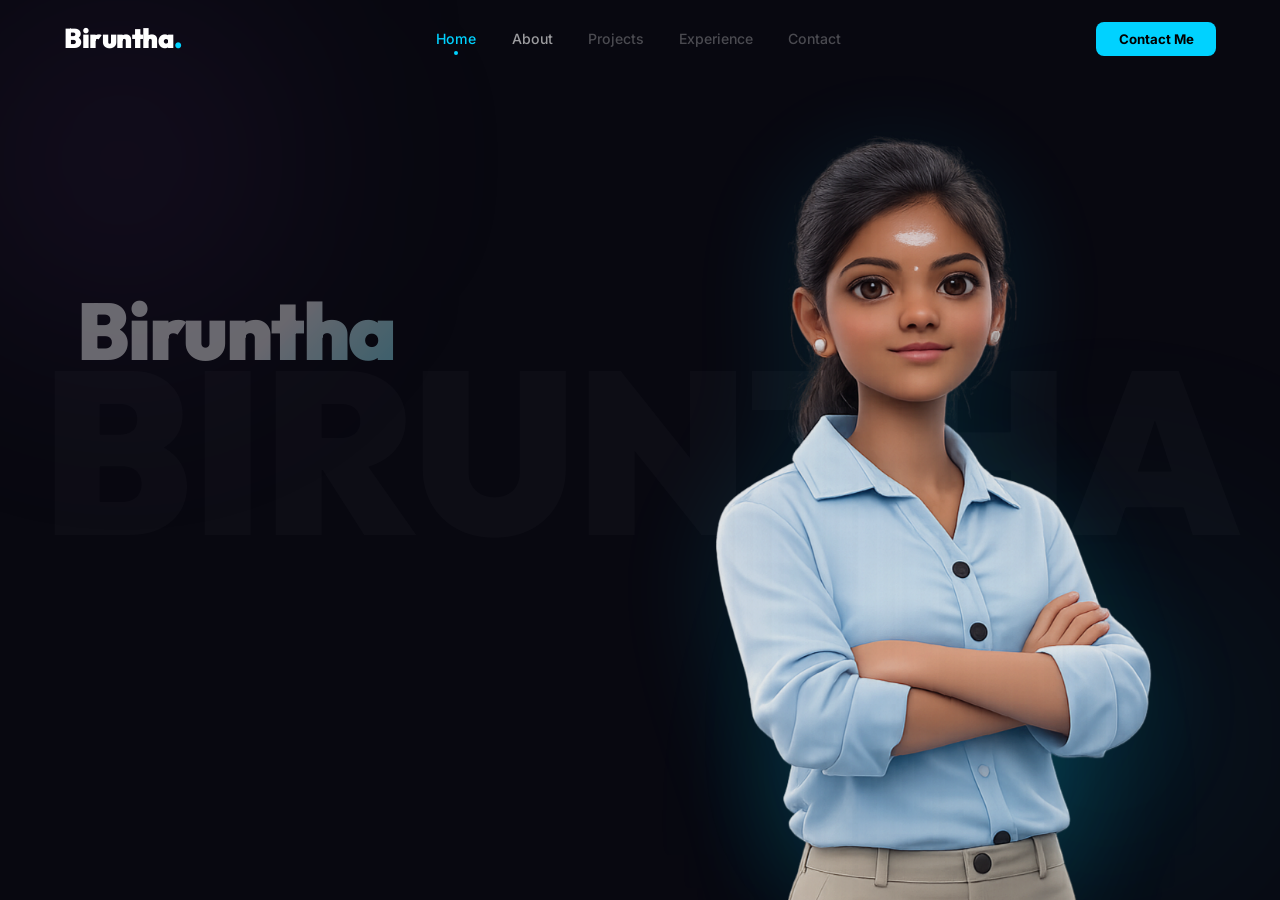
==== index.html @ f57a5639 "final about page" ====
<!DOCTYPE html>
<html lang="en">

<head>
    <meta charset="UTF-8">
    <meta name="viewport" content="width=device-width, initial-scale=1.0">
    <title>Biruntha | Software Engineer</title>
    <link rel="preconnect" href="https://fonts.googleapis.com">
    <link rel="preconnect" href="https://fonts.gstatic.com" crossorigin>
    <link
        href="https://fonts.googleapis.com/css2?family=Inter:wght@400;500;600&family=Outfit:wght@700;800;900&display=swap"
        rel="stylesheet">
    <link rel="stylesheet" href="style.css">
    <script src="https://cdnjs.cloudflare.com/ajax/libs/gsap/3.12.2/gsap.min.js"></script>
</head>

<body>

    <!-- Header -->
    <header class="main-header" id="main-header">
        <div class="header-container">
            <div class="logo">Biruntha<span class="logo-dot">.</span></div>
            <nav class="nav-links">
                <a href="index.html" class="nav-link active">Home</a>
                <a href="about.html" class="nav-link">About</a>
                <a href="#" class="nav-link coming-soon" data-label="Coming Soon">Projects</a>
                <a href="#" class="nav-link coming-soon" data-label="Coming Soon">Experience</a>
                <a href="#" class="nav-link coming-soon" data-label="Coming Soon">Contact</a>
            </nav>
            <div class="header-right">
                <a href="mailto:hello@biruntha.dev" class="btn-hire">Contact Me</a>
            </div>
        </div>
        <div class="header-line"></div>
    </header>

    <!-- Hero -->
    <section class="hero">

        <!-- Ambient background -->
        <div class="hero-bg">
            <div class="bg-blob blob-left"></div>
            <div class="bg-blob blob-right"></div>
        </div>

        <!-- Large bg name -->
        <div class="bg-text" aria-hidden="true">BIRUNTHA</div>

        <!-- Main content grid -->
        <div class="hero-container">

            <!-- Left: Text Content -->
            <div class="hero-content">
                <h1 class="hero-name">Biruntha</h1>
                <p class="hero-title">Software Engineer</p>
                <p class="hero-bio">
                    A skilled mobile app developer with experience in building
                    user‑friendly and efficient applications. Focused on creating
                    reliable mobile solutions with clean design and smooth performance.
                </p>
                <div class="hero-cta">
                    <a href="mailto:hello@biruntha.dev" class="btn btn-primary">Connect With Me</a>
                    <a href="#" class="btn btn-ghost coming-soon-btn" data-label="Coming Soon">View Projects</a>
                </div>
            </div>

            <!-- Right: Image -->
            <div class="hero-image-wrap">
                <div class="img-glow"></div>
                <img src="image.png" alt="Biruntha - Software Engineer" class="character-img" id="char-img">
            </div>

        </div>
    </section>

    <script src="script.js"></script>
</body>

</html>
---- style.css ----
@import url('https://fonts.googleapis.com/css2?family=Inter:wght@400;500;600&family=Outfit:wght@700;800;900&display=swap');

/* ──────────────────────────────────────────────────
   DESIGN TOKENS
────────────────────────────────────────────────── */
:root {
    --cyan: #00d2ff;
    --cyan-glow: rgba(0, 210, 255, 0.25);
    --cyan-dim: rgba(0, 210, 255, 0.1);
    --purple: #9d50bb;
    --bg: #080810;
    --surface: rgba(255, 255, 255, 0.04);
    --border: rgba(255, 255, 255, 0.08);
    --text: #ffffff;
    --text-soft: rgba(255, 255, 255, 0.6);
    --text-dim: rgba(255, 255, 255, 0.3);
    --heading: 'Outfit', sans-serif;
    --body: 'Inter', sans-serif;
    --header-h: 76px;
    --ease: cubic-bezier(0.25, 0.46, 0.45, 0.94);
}

/* ──────────────────────────────────────────────────
   RESET
────────────────────────────────────────────────── */
*,
*::before,
*::after {
    margin: 0;
    padding: 0;
    box-sizing: border-box;
}

html {
    scroll-behavior: smooth;
}

body {
    background: var(--bg);
    color: var(--text);
    font-family: var(--body);
    overflow-x: hidden;
    min-height: 100vh;
}

/* ──────────────────────────────────────────────────
   HEADER
────────────────────────────────────────────────── */
.main-header {
    position: fixed;
    inset: 0 0 auto 0;
    height: var(--header-h);
    z-index: 200;
    transition: background 0.4s var(--ease), box-shadow 0.4s var(--ease);
}

.main-header.scrolled {
    background: rgba(8, 8, 16, 0.9);
    backdrop-filter: blur(20px);
    box-shadow: 0 1px 0 var(--border);
}

.header-container {
    max-width: 1380px;
    height: var(--header-h);
    margin: 0 auto;
    padding: 0 5%;
    display: flex;
    align-items: center;
    gap: 3rem;
}

.logo {
    font-family: var(--heading);
    font-size: 1.7rem;
    font-weight: 900;
    color: var(--text);
    letter-spacing: -0.5px;
    flex-shrink: 0;
    text-decoration: none;
}

.logo-dot {
    color: var(--cyan);
}

.nav-links {
    display: flex;
    gap: 0.2rem;
    flex: 1;
    justify-content: center;
}

.nav-link {
    position: relative;
    text-decoration: none;
    color: var(--text-soft);
    font-size: 0.88rem;
    font-weight: 500;
    padding: 0.5rem 1rem;
    border-radius: 8px;
    transition: color 0.25s, background 0.25s;
}

.nav-link:hover {
    color: var(--text);
    background: var(--surface);
}

.nav-link.active {
    color: var(--cyan);
}

.nav-link.active::after {
    content: '';
    position: absolute;
    bottom: 0px;
    left: 50%;
    transform: translateX(-50%);
    width: 4px;
    height: 4px;
    background: var(--cyan);
    border-radius: 50%;
}

/* Coming-soon tooltip */
.nav-link.coming-soon {
    cursor: default;
    opacity: 0.45;
}

.nav-link.coming-soon:hover {
    background: transparent;
    color: var(--text-soft);
}

.nav-link.coming-soon::before {
    content: attr(data-label);
    position: absolute;
    top: calc(100% + 8px);
    left: 50%;
    transform: translateX(-50%) translateY(-4px);
    background: var(--bg);
    border: 1px solid var(--border);
    color: var(--cyan);
    font-size: 0.65rem;
    font-weight: 600;
    letter-spacing: 0.05em;
    padding: 4px 10px;
    border-radius: 6px;
    white-space: nowrap;
    opacity: 0;
    pointer-events: none;
    transition: opacity 0.2s, transform 0.2s;
}

.nav-link.coming-soon:hover::before {
    opacity: 1;
    transform: translateX(-50%) translateY(0);
}

.header-right {
    flex-shrink: 0;
}

.btn-hire {
    padding: 0.55rem 1.4rem;
    background: var(--cyan);
    color: #000;
    font-size: 0.83rem;
    font-weight: 700;
    border-radius: 8px;
    text-decoration: none;
    transition: opacity 0.25s, transform 0.25s;
}

.btn-hire:hover {
    opacity: 0.85;
    transform: translateY(-1px);
}

.header-line {
    position: absolute;
    bottom: 0;
    left: 0;
    width: 100%;
    height: 1px;
    background: linear-gradient(90deg, transparent, var(--cyan), transparent);
    opacity: 0;
    transition: opacity 0.4s;
}

.main-header.scrolled .header-line {
    opacity: 0.35;
}


/* ──────────────────────────────────────────────────
   SHARED BACKGROUND ELEMENTS
────────────────────────────────────────────────── */
.hero-bg {
    position: absolute;
    inset: 0;
    z-index: 0;
    pointer-events: none;
}

.bg-blob {
    position: absolute;
    border-radius: 50%;
    filter: blur(110px);
    pointer-events: none;
}

.blob-left {
    width: 500px;
    height: 500px;
    background: radial-gradient(circle, rgba(157, 80, 187, 0.13), transparent 70%);
    top: -10%;
    left: -10%;
    animation: drift 18s ease-in-out infinite alternate;
}

.blob-right {
    width: 600px;
    height: 600px;
    background: radial-gradient(circle, rgba(0, 210, 255, 0.09), transparent 70%);
    bottom: -15%;
    right: -10%;
    animation: drift 22s ease-in-out infinite alternate-reverse;
}

@keyframes drift {
    from {
        transform: translate(0, 0);
    }

    to {
        transform: translate(40px, 30px);
    }
}

.bg-text {
    position: absolute;
    top: 50%;
    left: 50%;
    transform: translate(-50%, -50%);
    font-family: var(--heading);
    font-size: 18vw;
    font-weight: 900;
    color: rgba(255, 255, 255, 0.025);
    white-space: nowrap;
    z-index: 1;
    user-select: none;
    letter-spacing: -2px;
}

/* Image glow */
.img-glow {
    position: absolute;
    bottom: 5%;
    width: 75%;
    height: 50%;
    background: radial-gradient(ellipse at bottom, var(--cyan-glow), transparent 70%);
    filter: blur(50px);
    z-index: 4;
    pointer-events: none;
    animation: glow-breathe 6s ease-in-out infinite alternate;
}

@keyframes glow-breathe {
    from {
        opacity: 0.4;
    }

    to {
        opacity: 0.8;
    }
}

.character-img {
    object-fit: contain;
    z-index: 5;
    position: relative;
    filter: drop-shadow(0 20px 60px rgba(0, 210, 255, 0.14));
}


/* ──────────────────────────────────────────────────
   HERO PAGE
────────────────────────────────────────────────── */
.hero {
    position: relative;
    width: 100%;
    height: 100vh;
    display: flex;
    align-items: center;
    justify-content: center;
    overflow: hidden;
}

.hero-container {
    position: relative;
    width: 88%;
    max-width: 1380px;
    height: 100%;
    display: grid;
    grid-template-columns: 1fr 1fr;
    align-items: center;
    z-index: 10;
    gap: 2rem;
}

.hero-content {
    padding-right: 2rem;
}

.hero-name {
    font-family: var(--heading);
    font-size: 5rem;
    font-weight: 900;
    line-height: 1;
    letter-spacing: -2px;
    margin-bottom: 0.6rem;
    background: linear-gradient(135deg, #fff 40%, var(--cyan) 100%);
    -webkit-background-clip: text;
    background-clip: text;
    -webkit-text-fill-color: transparent;
}

.hero-title {
    font-size: 0.9rem;
    font-weight: 600;
    letter-spacing: 0.28em;
    text-transform: uppercase;
    color: var(--cyan);
    margin-bottom: 1.8rem;
}

.hero-bio {
    font-size: 1.05rem;
    line-height: 1.8;
    color: var(--text-soft);
    max-width: 480px;
    margin-bottom: 2.5rem;
}

.hero-cta {
    display: flex;
    gap: 1rem;
    flex-wrap: wrap;
}

.btn {
    display: inline-block;
    padding: 0.85rem 2rem;
    border-radius: 10px;
    font-weight: 600;
    font-size: 0.9rem;
    text-decoration: none;
    transition: all 0.3s var(--ease);
}

.btn-primary {
    background: var(--cyan);
    color: #000;
}

.btn-primary:hover {
    transform: translateY(-3px);
    box-shadow: 0 12px 28px rgba(0, 210, 255, 0.25);
}

.btn-ghost {
    border: 1px solid var(--border);
    color: var(--text-soft);
    position: relative;
}

.btn-ghost:hover {
    border-color: rgba(255, 255, 255, 0.2);
    color: var(--text);
}

.coming-soon-btn {
    cursor: default;
    opacity: 0.55;
}

.coming-soon-btn::before {
    content: attr(data-label);
    position: absolute;
    top: -36px;
    left: 50%;
    transform: translateX(-50%) translateY(4px);
    background: var(--bg);
    border: 1px solid var(--border);
    color: var(--cyan);
    font-size: 0.65rem;
    font-weight: 600;
    letter-spacing: 0.05em;
    padding: 4px 10px;
    border-radius: 6px;
    white-space: nowrap;
    opacity: 0;
    pointer-events: none;
    transition: opacity 0.2s, transform 0.2s;
}

.coming-soon-btn:hover::before {
    opacity: 1;
    transform: translateX(-50%) translateY(0);
}

.hero-image-wrap {
    position: relative;
    height: 100%;
    display: flex;
    align-items: flex-end;
    justify-content: center;
}

.hero-image-wrap .character-img {
    height: 88vh;
    max-height: 820px;
}


/* ──────────────────────────────────────────────────
   ABOUT PAGE
────────────────────────────────────────────────── */
.about-page {
    position: relative;
    width: 100%;
    min-height: 100vh;
    display: flex;
    align-items: center;
    justify-content: center;
    padding: calc(var(--header-h) + 1.5rem) 0 4rem;
    overflow: hidden;
}

.about-container {
    position: relative;
    width: 88%;
    max-width: 1380px;
    display: flex;
    flex-direction: column;
    gap: 5rem;
    z-index: 10;
}

.about-top-grid {
    display: grid;
    grid-template-columns: 1.15fr 0.85fr;
    gap: 4rem;
    align-items: flex-start;
}

/* About image */
/* ── Left column wrapper ── */
.about-image-col {
    display: flex;
    flex-direction: column;
    align-items: center;
    gap: 1.8rem;
    height: 100%;
}

.about-meta-row {
    display: flex;
    flex-direction: column;
    align-items: center;
    gap: 1.5rem;
    margin-top: 2rem;
    width: 100%;
}

.tech-stack-group {
    text-align: center;
}

.tech-label {
    font-size: 0.72rem;
    font-weight: 700;
    letter-spacing: 0.2em;
    text-transform: uppercase;
    color: var(--text-dim);
    margin-bottom: 0.8rem;
}

.tech-chips {
    display: flex;
    flex-wrap: wrap;
    gap: 0.6rem;
    justify-content: center;
}

.tech-chip {
    padding: 0.4rem 1rem;
    border: 1px solid var(--border);
    background: var(--surface);
    border-radius: 50px;
    font-size: 0.8rem;
    font-weight: 600;
    color: var(--text-soft);
    transition: all 0.3s;
    cursor: default;
    backdrop-filter: blur(8px);
}

.tech-chip:hover {
    border-color: var(--cyan);
    color: var(--cyan);
    background: var(--cyan-dim);
}

.availability-status {
    flex-shrink: 0;
}

.availability-row {
    display: inline-flex;
    align-items: center;
    gap: 0.6rem;
    padding: 0.5rem 1.2rem;
    border: 1px solid rgba(34, 197, 94, 0.2);
    border-radius: 50px;
    background: rgba(34, 197, 94, 0.05);
}

.avail-dot {
    width: 8px;
    height: 8px;
    background: #22c55e;
    border-radius: 50%;
    box-shadow: 0 0 10px #22c55e;
    animation: pulse-green 2s ease-in-out infinite;
}

@keyframes pulse-green {

    0%,
    100% {
        opacity: 1;
        transform: scale(1);
    }

    50% {
        opacity: 0.5;
        transform: scale(1.1);
    }
}

.avail-text {
    font-size: 0.78rem;
    font-weight: 700;
    color: #22c55e;
    letter-spacing: 0.02em;
}

/* Image wrap */
.about-image-wrap {
    position: relative;
    display: flex;
    justify-content: center;
    align-items: flex-start;
    flex: 1;
    height: 100%;
}

.about-img {
    height: 82vh !important;
    max-height: 860px !important;
    object-fit: contain;
}

/* Floating tag on image */
.about-tag {
    position: absolute;
    bottom: 12%;
    right: -10%;
    background: rgba(8, 8, 16, 0.7);
    border: 1px solid var(--border);
    backdrop-filter: blur(20px);
    border-radius: 14px;
    padding: 1rem 1.4rem;
    z-index: 20;
    display: flex;
    align-items: center;
    gap: 0.8rem;
    animation: float-tag 4s ease-in-out infinite alternate;
}

.about-tag.tag-top {
    top: 5%;
    bottom: auto;
    right: -5%;
}

@keyframes float-tag {
    from {
        transform: translateY(0px);
    }

    to {
        transform: translateY(-12px);
    }
}

.about-tag-icon {
    font-size: 1.6rem;
}

.about-tag-label {
    display: flex;
    flex-direction: column;
    gap: 2px;
}

.about-tag-label strong {
    font-size: 0.9rem;
    color: var(--text);
    font-weight: 700;
}

.about-tag-label span {
    font-size: 0.72rem;
    color: var(--text-soft);
}

/* About content */
.about-content {
    padding-right: 1rem;
}

.about-eyebrow {
    display: inline-block;
    font-size: 0.75rem;
    font-weight: 700;
    letter-spacing: 0.2em;
    text-transform: uppercase;
    color: var(--cyan);
    margin-bottom: 1rem;
}

.about-title {
    font-family: var(--heading);
    font-size: 3.8rem;
    font-weight: 900;
    line-height: 1.05;
    letter-spacing: -1.5px;
    margin-bottom: 1.5rem;
    background: linear-gradient(135deg, #fff 50%, var(--cyan) 100%);
    -webkit-background-clip: text;
    background-clip: text;
    -webkit-text-fill-color: transparent;
}

.about-text {
    margin-bottom: 2.5rem;
}

.about-text p {
    font-size: 1.05rem;
    line-height: 1.85;
    color: var(--text-soft);
    margin-bottom: 1.2rem;
}

.about-text p:last-child {
    margin-bottom: 0;
}

.about-text strong {
    color: var(--text);
    font-weight: 600;
}

/* Skills */
.skills-section {
    margin-bottom: 2.5rem;
}

.section-label {
    font-size: 0.75rem;
    font-weight: 700;
    letter-spacing: 0.18em;
    text-transform: uppercase;
    color: var(--text-dim);
    margin-bottom: 1.2rem;
    display: block;
}

.skills-grid {
    display: flex;
    flex-direction: column;
    gap: 1.2rem;
}



.skill-header {
    display: flex;
    justify-content: space-between;
    align-items: center;
    margin-bottom: 0.5rem;
}

.skill-name {
    font-size: 0.88rem;
    font-weight: 600;
    color: var(--text-soft);
}

.skill-pct {
    font-size: 0.78rem;
    font-weight: 700;
    color: var(--cyan);
    font-family: var(--heading);
}

.skill-bar {
    width: 100%;
    height: 5px;
    background: var(--surface);
    border-radius: 10px;
    overflow: hidden;
}

.skill-progress {
    height: 100%;
    width: 0;
    /* animated via JS */
    background: linear-gradient(90deg, var(--cyan), var(--purple));
    border-radius: 10px;
    box-shadow: 0 0 12px var(--cyan-glow);
    transition: width 1.2s cubic-bezier(0.4, 0, 0.2, 1);
}

/* Info cards */
.about-cards {
    display: grid;
    grid-template-columns: repeat(4, 1fr);
    gap: 1.5rem;
}

.about-card {
    padding: 1.4rem;
    border: 1px solid var(--border);
    background: var(--surface);
    border-radius: 14px;
    backdrop-filter: blur(10px);
    transition: border-color 0.3s, transform 0.3s;
}

.about-card:hover {
    border-color: rgba(0, 210, 255, 0.3);
    transform: translateY(-3px);
}

.about-card-icon {
    font-size: 1.5rem;
    margin-bottom: 0.6rem;
    display: block;
}

.about-card h4 {
    font-size: 0.85rem;
    font-weight: 700;
    color: var(--text);
    margin-bottom: 0.3rem;
}

.about-card p {
    font-size: 0.78rem;
    color: var(--text-soft);
    line-height: 1.5;
}


/* ──────────────────────────────────────────────────
   RESPONSIVE
────────────────────────────────────────────────── */

/* Hero responsive */
@media (max-width:1024px) {
    .hero {
        height: auto;
        min-height: 100vh;
        overflow: visible;
        padding: calc(var(--header-h) + 2rem) 0;
    }

    .hero-container {
        grid-template-columns: 1fr;
        text-align: center;
        align-content: flex-start;
        gap: 3rem;
    }

    .hero-content {
        padding-right: 0;
        order: 2;
    }

    .hero-bio {
        margin: 0 auto 2rem;
    }

    .hero-cta {
        justify-content: center;
    }

    .hero-image-wrap {
        order: 1;
        height: auto;
    }

    .hero-image-wrap .character-img {
        height: 50vh;
        max-height: 400px;
    }

    .hero-name {
        font-size: 3.2rem;
    }
}

/* About responsive */
@media (max-width:1024px) {
    .about-page {
        padding: calc(var(--header-h) + 1rem) 0 3rem;
    }

    .about-top-grid {
        grid-template-columns: 1fr;
        text-align: center;
        gap: 3rem;
    }

    .about-meta-row {
        flex-direction: column;
        align-items: center;
        gap: 2rem;
        text-align: center;
    }

    .tech-chips {
        justify-content: center;
    }

    .about-img {
        height: 50vh !important;
        max-height: 420px !important;
        margin-top: 0;
    }

    .about-tag {
        right: 0;
        bottom: 5%;
    }

    .about-cards {
        grid-template-columns: repeat(auto-fit, minmax(250px, 1fr));
    }
}

/* Mobile nav */
@media (max-width:768px) {
    .header-container {
        gap: 1rem;
        justify-content: space-between;
    }

    .logo {
        font-size: 1.4rem;
    }

    .nav-links {
        display: none;
    }
}

@media (max-width:640px) {
    .hero-name {
        font-size: 2.6rem;
    }

    .about-title {
        font-size: 2rem;
    }
}
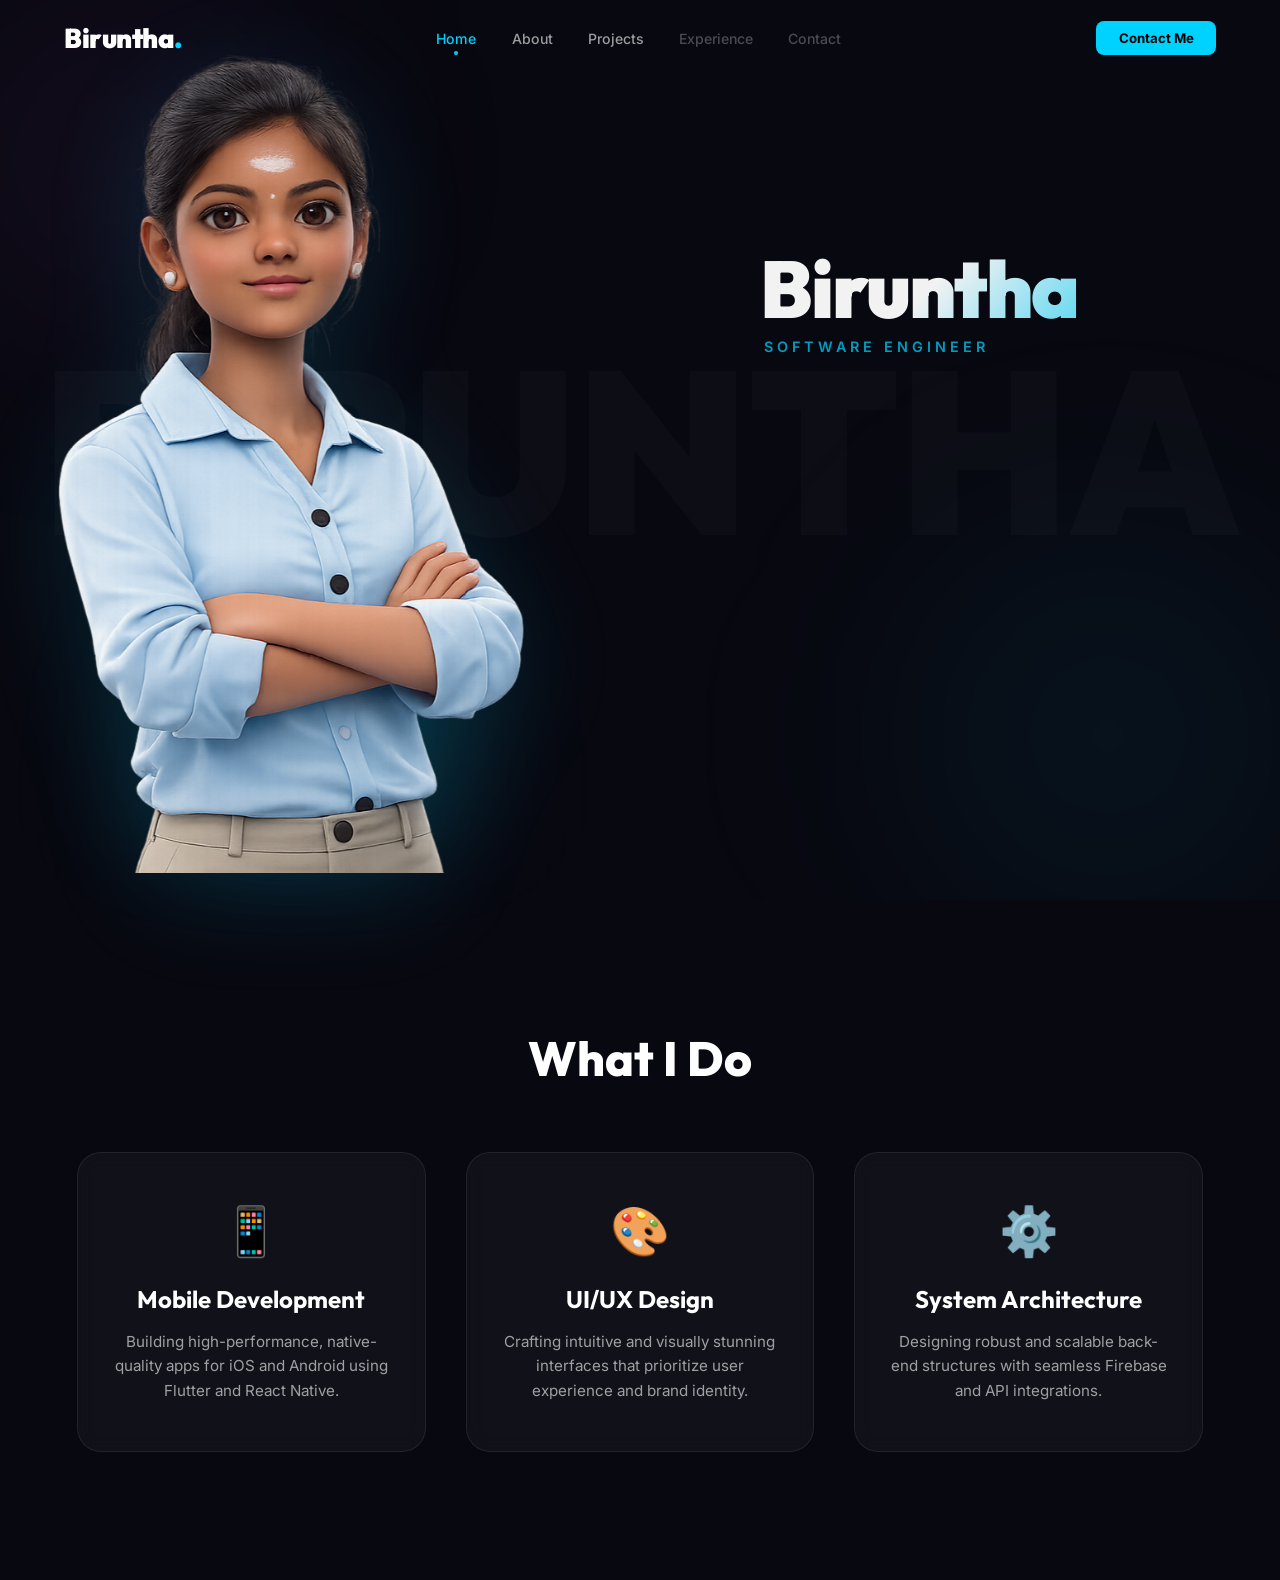
==== commit 8b700341: "project page" ====
--- a/index.html
+++ b/index.html
@@ -3,7 +3,7 @@
 
 <head>
     <meta charset="UTF-8">
-    <meta name="viewport" content="width=device-width, initial-scale=1.0">
+    <meta name="viewport" content="width=device-width, initial-scale=1.0, maximum-scale=1.0, user-scalable=no">
     <title>Biruntha | Software Engineer</title>
     <link rel="preconnect" href="https://fonts.googleapis.com">
     <link rel="preconnect" href="https://fonts.gstatic.com" crossorigin>
@@ -23,12 +23,17 @@
             <nav class="nav-links">
                 <a href="index.html" class="nav-link active">Home</a>
                 <a href="about.html" class="nav-link">About</a>
-                <a href="#" class="nav-link coming-soon" data-label="Coming Soon">Projects</a>
+                <a href="projects.html" class="nav-link">Projects</a>
                 <a href="#" class="nav-link coming-soon" data-label="Coming Soon">Experience</a>
                 <a href="#" class="nav-link coming-soon" data-label="Coming Soon">Contact</a>
             </nav>
             <div class="header-right">
                 <a href="mailto:hello@biruntha.dev" class="btn-hire">Contact Me</a>
+                <button class="menu-toggle" id="menu-toggle" aria-label="Toggle Menu">
+                    <span></span>
+                    <span></span>
+                    <span></span>
+                </button>
             </div>
         </div>
         <div class="header-line"></div>
@@ -49,27 +54,56 @@
         <!-- Main content grid -->
         <div class="hero-container">
 
-            <!-- Left: Text Content -->
-            <div class="hero-content">
+            <!-- Left: Image -->
+            <div class="hero-image-wrap">
+                <div class="img-glow"></div>
+                <img src="assets/pages/home page.png" alt="Biruntha - Software Engineer" class="character-img"
+                    id="char-img">
+            </div>
+
+            <!-- Right: Text Content -->
+            <div class="hero-content" style="padding-left: 3rem; padding-right: 0;">
                 <h1 class="hero-name">Biruntha</h1>
                 <p class="hero-title">Software Engineer</p>
                 <p class="hero-bio">
-                    A skilled mobile app developer with experience in building
-                    user‑friendly and efficient applications. Focused on creating
-                    reliable mobile solutions with clean design and smooth performance.
+                    A skilled mobile app developer specializing in crafting high-performance, user-centric experiences.
+                    I transform complex ideas into intuitive digital realities using modern technologies.
+                    My focus is on delivering reliable software that combines aesthetic excellence with seamless
+                    technical precision.
                 </p>
                 <div class="hero-cta">
                     <a href="mailto:hello@biruntha.dev" class="btn btn-primary">Connect With Me</a>
-                    <a href="#" class="btn btn-ghost coming-soon-btn" data-label="Coming Soon">View Projects</a>
+                    <a href="projects.html" class="btn btn-ghost">View Projects</a>
                 </div>
             </div>
 
-            <!-- Right: Image -->
-            <div class="hero-image-wrap">
-                <div class="img-glow"></div>
-                <img src="image.png" alt="Biruntha - Software Engineer" class="character-img" id="char-img">
+        </div>
+    </section>
+
+    <!-- Services Section (Make Home Scrollable) -->
+    <section class="services-section">
+        <div class="services-container">
+            <h2 class="services-title">What I Do</h2>
+            <div class="services-grid">
+                <div class="service-card">
+                    <div class="service-icon">📱</div>
+                    <h3>Mobile Development</h3>
+                    <p>Building high-performance, native-quality apps for iOS and Android using Flutter and React
+                        Native.</p>
+                </div>
+                <div class="service-card">
+                    <div class="service-icon">🎨</div>
+                    <h3>UI/UX Design</h3>
+                    <p>Crafting intuitive and visually stunning interfaces that prioritize user experience and brand
+                        identity.</p>
+                </div>
+                <div class="service-card">
+                    <div class="service-icon">⚙️</div>
+                    <h3>System Architecture</h3>
+                    <p>Designing robust and scalable back-end structures with seamless Firebase and API integrations.
+                    </p>
+                </div>
             </div>
-
         </div>
     </section>
 
--- a/style.css
+++ b/style.css
@@ -31,9 +31,7 @@
     box-sizing: border-box;
 }
 
-html {
-    scroll-behavior: smooth;
-}
+
 
 body {
     background: var(--bg);
@@ -41,6 +39,9 @@
     font-family: var(--body);
     overflow-x: hidden;
     min-height: 100vh;
+    /* Prevent unwanted zooming and "scroll to zoom" on trackpads/mobile */
+    touch-action: manipulation;
+    overscroll-behavior-y: none;
 }
 
 /* ──────────────────────────────────────────────────
@@ -160,7 +161,13 @@
 }
 
 .header-right {
+    display: flex;
+    align-items: center;
     flex-shrink: 0;
+}
+
+.menu-toggle {
+    display: none;
 }
 
 .btn-hire {
@@ -292,11 +299,10 @@
 .hero {
     position: relative;
     width: 100%;
-    height: 100vh;
+    min-height: 100vh;
     display: flex;
     align-items: center;
     justify-content: center;
-    overflow: hidden;
 }
 
 .hero-container {
@@ -305,7 +311,7 @@
     max-width: 1380px;
     height: 100%;
     display: grid;
-    grid-template-columns: 1fr 1fr;
+    grid-template-columns: 1.1fr 0.9fr;
     align-items: center;
     z-index: 10;
     gap: 2rem;
@@ -417,12 +423,14 @@
     height: 100%;
     display: flex;
     align-items: flex-end;
-    justify-content: center;
+    justify-content: flex-start;
 }
 
 .hero-image-wrap .character-img {
-    height: 88vh;
-    max-height: 820px;
+    height: 94vh;
+    max-height: 880px;
+    margin-left: -2rem;
+    /* Pull closer to the left edge */
 }
 
 
@@ -452,7 +460,7 @@
 
 .about-top-grid {
     display: grid;
-    grid-template-columns: 1.15fr 0.85fr;
+    grid-template-columns: 1fr 1.1fr;
     gap: 4rem;
     align-items: flex-start;
 }
@@ -462,38 +470,56 @@
 .about-image-col {
     display: flex;
     flex-direction: column;
-    align-items: center;
+    align-items: flex-end;
     gap: 1.8rem;
     height: 100%;
 }
 
+.about-image-wrap {
+    position: relative;
+    display: flex;
+    justify-content: flex-end;
+    width: 100%;
+}
+
+.about-img {
+    height: 85vh !important;
+    max-height: 750px !important;
+    object-fit: contain;
+}
+
 .about-meta-row {
     display: flex;
     flex-direction: column;
-    align-items: center;
-    gap: 1.5rem;
-    margin-top: 2rem;
+    align-items: flex-end;
+    gap: 1.8rem;
+    margin-top: 2.5rem;
     width: 100%;
+}
+
+.about-meta-col {
+    text-align: right;
 }
 
 .tech-stack-group {
     text-align: center;
 }
 
-.tech-label {
+.meta-label {
     font-size: 0.72rem;
     font-weight: 700;
     letter-spacing: 0.2em;
     text-transform: uppercase;
     color: var(--text-dim);
     margin-bottom: 0.8rem;
+    display: block;
 }
 
 .tech-chips {
     display: flex;
     flex-wrap: wrap;
     gap: 0.6rem;
-    justify-content: center;
+    justify-content: flex-end;
 }
 
 .tech-chip {
@@ -516,7 +542,36 @@
 }
 
 .availability-status {
-    flex-shrink: 0;
+    display: inline-flex;
+    align-items: center;
+    gap: 0.8rem;
+    font-size: 0.9rem;
+    font-weight: 600;
+    color: #22c55e;
+    text-shadow: 0 0 10px rgba(34, 197, 94, 0.3);
+}
+
+.status-dot {
+    width: 8px;
+    height: 8px;
+    background: #22c55e;
+    border-radius: 50%;
+    box-shadow: 0 0 10px #22c55e;
+    animation: status-pulse 2s ease-in-out infinite;
+}
+
+@keyframes status-pulse {
+
+    0%,
+    100% {
+        opacity: 1;
+        transform: scale(1);
+    }
+
+    50% {
+        opacity: 0.5;
+        transform: scale(1.2);
+    }
 }
 
 .availability-row {
@@ -579,7 +634,7 @@
 .about-tag {
     position: absolute;
     bottom: 12%;
-    right: -10%;
+    left: -5%;
     background: rgba(8, 8, 16, 0.7);
     border: 1px solid var(--border);
     backdrop-filter: blur(20px);
@@ -696,6 +751,11 @@
     display: flex;
     flex-direction: column;
     gap: 1.2rem;
+    margin-bottom: 2rem;
+}
+
+.skills-grid:last-of-type {
+    margin-bottom: 0;
 }
 
 
@@ -739,6 +799,11 @@
 }
 
 /* Info cards */
+.about-cards-full {
+    margin-top: 5rem;
+    width: 100%;
+}
+
 .about-cards {
     display: grid;
     grid-template-columns: repeat(4, 1fr);
@@ -780,6 +845,164 @@
 
 
 /* ──────────────────────────────────────────────────
+   PROJECTS PAGE
+────────────────────────────────────────────────── */
+.projects-page {
+    position: relative;
+    width: 100%;
+    min-height: 100vh;
+    padding: calc(var(--header-h) + 2rem) 0 6rem;
+    overflow: hidden;
+}
+
+.projects-container {
+    position: relative;
+    width: 88%;
+    max-width: 1380px;
+    margin: 0 auto;
+    z-index: 10;
+}
+
+.projects-hero-grid {
+    display: grid;
+    grid-template-columns: 0.8fr 1.2fr;
+    gap: 4rem;
+    align-items: center;
+    margin-bottom: 6rem;
+}
+
+.projects-hero-image {
+    position: relative;
+    display: flex;
+    justify-content: flex-start;
+    order: 1;
+}
+
+.projects-header {
+    text-align: left;
+    order: 2;
+}
+
+.projects-hero-image .character-img {
+    height: 75vh;
+    max-height: 650px;
+    object-fit: contain;
+    filter: drop-shadow(0 0 20px var(--cyan-glow));
+    z-index: 2;
+}
+
+.projects-eyebrow {
+    font-size: 0.75rem;
+    font-weight: 700;
+    letter-spacing: 0.2em;
+    text-transform: uppercase;
+    color: var(--cyan);
+    margin-bottom: 1rem;
+    display: inline-block;
+}
+
+.projects-title {
+    font-family: var(--heading);
+    font-size: 3.8rem;
+    font-weight: 900;
+    line-height: 1.05;
+    letter-spacing: -1.5px;
+    margin-bottom: 1.2rem;
+    background: linear-gradient(135deg, #fff 50%, var(--cyan) 100%);
+    -webkit-background-clip: text;
+    background-clip: text;
+    -webkit-text-fill-color: transparent;
+}
+
+.projects-subtitle {
+    color: var(--text-soft);
+    font-size: 1.05rem;
+    max-width: 600px;
+    margin: 0 auto;
+}
+
+.projects-list {
+    display: flex;
+    flex-direction: column;
+    gap: 4rem;
+}
+
+.project-item {
+    display: grid;
+    grid-template-columns: 1fr 1fr;
+    gap: 3rem;
+    align-items: center;
+    padding: 3rem;
+    border-radius: 24px;
+    background: var(--surface);
+    border: 1px solid var(--border);
+    backdrop-filter: blur(10px);
+}
+
+.project-item.reverse .project-content {
+    order: 2;
+}
+
+.project-item.reverse .project-images-wrap {
+    order: 1;
+}
+
+.project-name {
+    font-family: var(--heading);
+    font-size: 2.8rem;
+    font-weight: 800;
+    color: var(--text);
+    margin-bottom: 1.5rem;
+    letter-spacing: -0.5px;
+}
+
+.project-tags {
+    display: flex;
+    flex-wrap: wrap;
+    gap: 0.8rem;
+    margin-bottom: 1.8rem;
+}
+
+.project-desc {
+    color: var(--text-soft);
+    font-size: 1.05rem;
+    line-height: 1.8;
+}
+
+.project-images-wrap {
+    width: 100%;
+}
+
+.project-images-carousel {
+    display: flex;
+    gap: 1.5rem;
+    overflow-x: auto;
+    padding-bottom: 1rem;
+    scrollbar-width: none;
+    /* Firefox */
+}
+
+.project-images-carousel::-webkit-scrollbar {
+    display: none;
+    /* Chrome, Safari */
+}
+
+.project-img {
+    height: 55vh;
+    min-height: 400px;
+    object-fit: contain;
+    border-radius: 16px;
+    flex-shrink: 0;
+    box-shadow: 0 10px 30px rgba(0, 0, 0, 0.4);
+    border: 1px solid rgba(255, 255, 255, 0.05);
+    transition: transform 0.3s;
+}
+
+.project-img:hover {
+    transform: translateY(-5px);
+}
+
+/* ──────────────────────────────────────────────────
    RESPONSIVE
 ────────────────────────────────────────────────── */
 
@@ -834,9 +1057,14 @@
     }
 
     .about-top-grid {
-        grid-template-columns: 1fr;
+        display: flex;
+        flex-direction: column-reverse;
         text-align: center;
         gap: 3rem;
+    }
+
+    .about-info-col {
+        padding: 0 !important;
     }
 
     .about-meta-row {
@@ -844,16 +1072,32 @@
         align-items: center;
         gap: 2rem;
         text-align: center;
+        width: 100%;
+    }
+
+    .about-meta-col {
+        text-align: center !important;
+        width: 100%;
     }
 
     .tech-chips {
-        justify-content: center;
+        justify-content: center !important;
+    }
+
+    .about-text {
+        text-align: center;
+        margin-bottom: 2rem;
+    }
+
+    .about-title {
+        margin-left: auto;
+        margin-right: auto;
     }
 
     .about-img {
         height: 50vh !important;
         max-height: 420px !important;
-        margin-top: 0;
+        margin: 0 auto;
     }
 
     .about-tag {
@@ -864,9 +1108,67 @@
     .about-cards {
         grid-template-columns: repeat(auto-fit, minmax(250px, 1fr));
     }
-}
-
-/* Mobile nav */
+
+    .projects-container {
+        width: 100%;
+        padding: 0 5%;
+        margin: 0;
+    }
+
+    .project-item {
+        grid-template-columns: 1fr !important;
+        padding: 2rem;
+        gap: 2.5rem;
+        width: 100%;
+        margin: 0 auto;
+        border-radius: 20px;
+    }
+
+    .project-item.reverse .project-content,
+    .project-item .project-content {
+        order: 2 !important;
+        width: 100%;
+    }
+
+    .project-item.reverse .project-images-wrap,
+    .project-item .project-images-wrap {
+        order: 1 !important;
+        width: 100%;
+        overflow: hidden;
+    }
+
+    .project-name {
+        font-size: 2.2rem;
+        margin-bottom: 1rem;
+        word-wrap: break-word;
+        overflow-wrap: break-word;
+    }
+
+    .project-desc {
+        font-size: 1rem;
+        line-height: 1.7;
+        word-wrap: break-word;
+        overflow-wrap: break-word;
+    }
+
+    .project-title {
+        font-size: 3rem;
+    }
+
+    .projects-header {
+        margin-bottom: 4rem;
+        text-align: center;
+        padding: 0 1rem;
+    }
+
+    .projects-hero-grid {
+        grid-template-columns: 1fr;
+        text-align: center;
+        gap: 2rem;
+    }
+}
+
+/* Mobile nav & project scroll */
 @media (max-width:768px) {
     .header-container {
         gap: 1rem;
@@ -875,19 +1177,232 @@
 
     .logo {
         font-size: 1.4rem;
+        position: relative;
+        z-index: 202;
+    }
+
+    .header-right {
+        gap: 0.8rem;
+    }
+
+    .btn-hire {
+        padding: 0.4rem 0.8rem;
+        font-size: 0.75rem;
+    }
+
+    .menu-toggle {
+        display: flex;
+        flex-direction: column;
+        justify-content: center;
+        gap: 5px;
+        background: transparent;
+        border: none;
+        cursor: pointer;
+        z-index: 202;
+        width: 28px;
+        height: 24px;
+        padding: 0;
+    }
+
+    .menu-toggle span {
+        display: block;
+        width: 100%;
+        height: 2px;
+        background: var(--text);
+        transition: transform 0.3s, opacity 0.3s;
+        border-radius: 2px;
+    }
+
+    .menu-toggle.open span:nth-child(1) {
+        transform: translateY(7px) rotate(45deg);
+    }
+
+    .menu-toggle.open span:nth-child(2) {
+        opacity: 0;
+    }
+
+    .menu-toggle.open span:nth-child(3) {
+        transform: translateY(-7px) rotate(-45deg);
     }
 
     .nav-links {
-        display: none;
+        display: flex;
+        flex-direction: column;
+        position: fixed;
+        top: 0;
+        right: -100%;
+        width: 70%;
+        max-width: 300px;
+        height: 100vh;
+        background: rgba(8, 8, 16, 0.98);
+        backdrop-filter: blur(20px);
+        padding: 6rem 2rem 2rem;
+        transition: right 0.4s var(--ease);
+        z-index: 200;
+        border-left: 1px solid var(--border);
+        align-items: flex-start;
+        justify-content: flex-start;
+        gap: 1.5rem;
+    }
+
+    .nav-links.open {
+        right: 0;
+    }
+
+    .nav-link {
+        font-size: 1.2rem;
+        padding: 0.5rem 0;
+    }
+
+    .nav-link.active::after {
+        left: 0;
+        transform: none;
+        bottom: 0px;
+    }
+
+    /* Horizontally scrollable project images for mobile */
+    .project-images-carousel {
+        width: 100%;
+        max-width: 100%;
+        scroll-snap-type: x mandatory;
+        -webkit-overflow-scrolling: touch;
+        gap: 1rem;
+        padding-bottom: 0.5rem;
+    }
+
+    .project-img {
+        min-height: 380px;
+        height: 60vh;
+        width: auto;
+        aspect-ratio: 9 / 19.5;
+        /* Modern mobile aspect ratio */
+        max-width: 260px;
+        scroll-snap-align: center;
+    }
+
+    .projects-subtitle {
+        font-size: 0.9rem;
     }
 }
 
 @media (max-width:640px) {
     .hero-name {
-        font-size: 2.6rem;
+        font-size: 2.2rem;
     }
 
     .about-title {
-        font-size: 2rem;
+        font-size: 1.7rem;
+    }
+
+    .projects-container {
+        padding: 0 4%;
+    }
+
+    .project-item {
+        padding: 1.25rem;
+        gap: 1.5rem;
+    }
+
+    .project-title {
+        font-size: 2.1rem;
+    }
+
+    .project-name {
+        font-size: 1.5rem;
+    }
+
+    .project-desc {
+        font-size: 0.9rem;
+    }
+
+    .project-tags {
+        gap: 0.5rem;
+        margin-bottom: 1.2rem;
+    }
+}
+
+/* ──────────────────────────────────────────────────
+   SERVICES SECTION (Home Scrollable)
+   ────────────────────────────────────────────────── */
+.services-section {
+    padding: 8rem 0;
+    position: relative;
+    background: var(--bg);
+}
+
+.services-container {
+    max-width: 1200px;
+    width: 88%;
+    margin: 0 auto;
+}
+
+.services-title {
+    font-family: var(--heading);
+    font-size: 3rem;
+    font-weight: 800;
+    text-align: center;
+    margin-bottom: 4rem;
+    background: linear-gradient(135deg, #fff 60%, var(--cyan) 100%);
+    -webkit-background-clip: text;
+    background-clip: text;
+    -webkit-text-fill-color: transparent;
+}
+
+.services-grid {
+    display: grid;
+    grid-template-columns: repeat(3, 1fr);
+    gap: 2.5rem;
+}
+
+.service-card {
+    background: var(--surface);
+    border: 1px solid var(--border);
+    padding: 3rem 2rem;
+    border-radius: 24px;
+    text-align: center;
+    transition: transform 0.3s, border-color 0.3s;
+    backdrop-filter: blur(10px);
+}
+
+.service-card:hover {
+    transform: translateY(-10px);
+    border-color: var(--cyan-glow);
+}
+
+.service-icon {
+    font-size: 3rem;
+    margin-bottom: 1.5rem;
+}
+
+.service-card h3 {
+    font-family: var(--heading);
+    font-size: 1.5rem;
+    margin-bottom: 1rem;
+    color: var(--text);
+}
+
+.service-card p {
+    color: var(--text-soft);
+    line-height: 1.6;
+    font-size: 0.95rem;
+}
+
+@media (max-width: 1024px) {
+    .services-grid {
+        grid-template-columns: repeat(2, 1fr);
+    }
+}
+
+@media (max-width: 768px) {
+    .services-grid {
+        grid-template-columns: 1fr;
+    }
+
+    .services-title {
+        font-size: 2.2rem;
+    }
+
+    .services-section {
+        padding: 5rem 0;
     }
 }
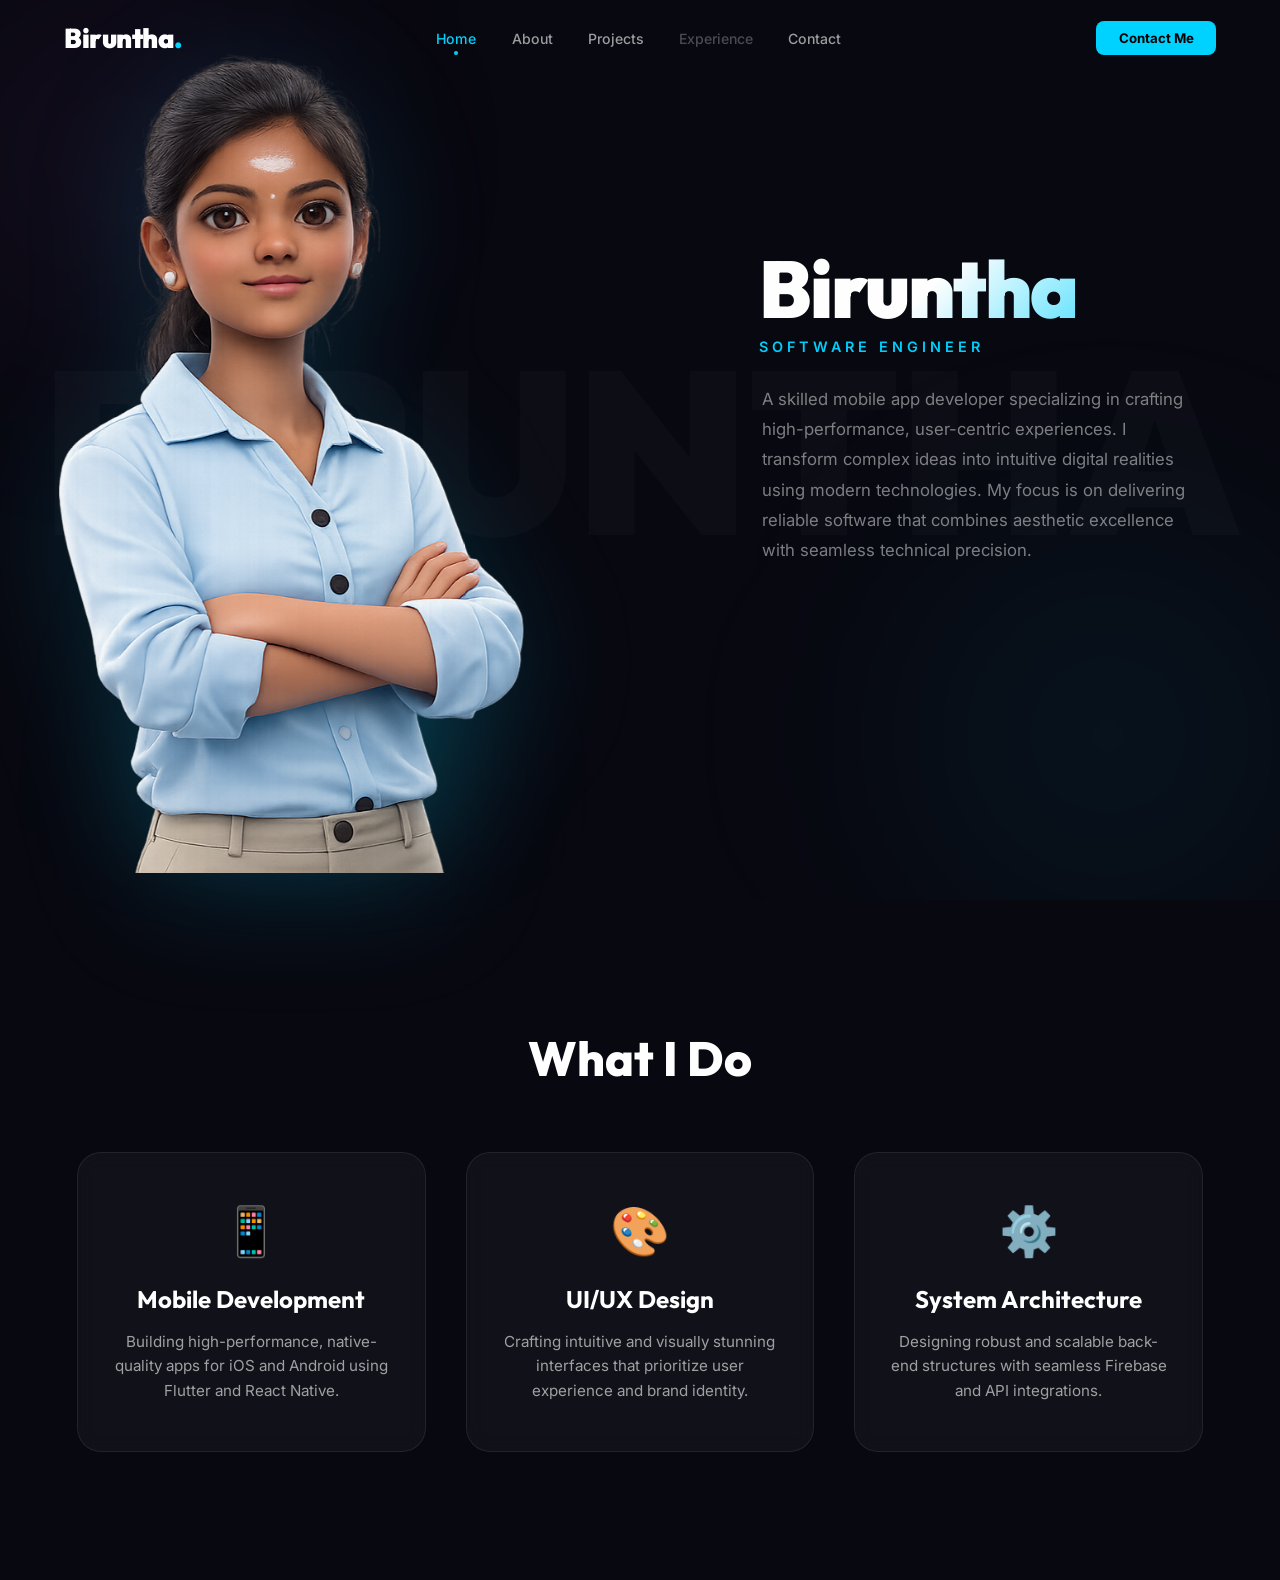
==== commit 21986b77: "contact page" ====
--- a/index.html
+++ b/index.html
@@ -25,10 +25,10 @@
                 <a href="about.html" class="nav-link">About</a>
                 <a href="projects.html" class="nav-link">Projects</a>
                 <a href="#" class="nav-link coming-soon" data-label="Coming Soon">Experience</a>
-                <a href="#" class="nav-link coming-soon" data-label="Coming Soon">Contact</a>
+                <a href="contact.html" class="nav-link">Contact</a>
             </nav>
             <div class="header-right">
-                <a href="mailto:hello@biruntha.dev" class="btn-hire">Contact Me</a>
+                <a href="mailto:birunthamageshwaran@gmail.com" class="btn-hire">Contact Me</a>
                 <button class="menu-toggle" id="menu-toggle" aria-label="Toggle Menu">
                     <span></span>
                     <span></span>
@@ -72,7 +72,7 @@
                     technical precision.
                 </p>
                 <div class="hero-cta">
-                    <a href="mailto:hello@biruntha.dev" class="btn btn-primary">Connect With Me</a>
+                    <a href="mailto:birunthamageshwaran@gmail.com" class="btn btn-primary">Connect With Me</a>
                     <a href="projects.html" class="btn btn-ghost">View Projects</a>
                 </div>
             </div>
--- a/style.css
+++ b/style.css
@@ -999,7 +999,8 @@
 }
 
 .project-img:hover {
-    transform: translateY(-5px);
+    background: var(--cyan-dim);
+    border-color: var(--cyan);
 }
 
 /* ──────────────────────────────────────────────────
@@ -1164,7 +1165,32 @@
     .projects-hero-grid {
         grid-template-columns: 1fr;
         text-align: center;
-        gap: 2rem;
+        gap: 2.5rem;
+        margin-bottom: 4rem;
+    }
+
+    .projects-hero-image {
+        justify-content: center;
+        order: 1;
+    }
+
+    .projects-hero-image .character-img {
+        height: 40vh;
+        max-height: 320px;
+    }
+
+    .projects-header {
+        order: 2;
+        padding: 0;
+    }
+
+    .projects-title {
+        font-size: 2.8rem;
+    }
+
+    .projects-subtitle {
+        margin: 0 auto;
+        font-size: 0.95rem;
     }
 }
 
@@ -1405,4 +1431,209 @@
     .services-section {
         padding: 5rem 0;
     }
+}
+
+/* ──────────────────────────────────────────────────
+   CONTACT PAGE
+────────────────────────────────────────────────── */
+.contact-page {
+    position: relative;
+    width: 100%;
+    min-height: 100vh;
+    display: flex;
+    align-items: center;
+    justify-content: center;
+    padding: calc(var(--header-h) + 2rem) 0 2rem;
+}
+
+.contact-container {
+    position: relative;
+    width: 88%;
+    max-width: 1300px;
+    display: grid;
+    grid-template-columns: 1fr 1fr;
+    align-items: center;
+    gap: 4rem;
+    z-index: 10;
+}
+
+.contact-image-wrap {
+    position: relative;
+    height: 100%;
+    display: flex;
+    align-items: flex-end;
+    justify-content: flex-start;
+}
+
+.contact-image-wrap .character-img {
+    height: 85vh;
+    max-height: 750px;
+    filter: drop-shadow(0 20px 50px rgba(0, 210, 255, 0.15));
+    margin-left: -2rem;
+}
+
+.contact-content {
+    padding: 3rem;
+    background: rgba(255, 255, 255, 0.03);
+    border: 1px solid var(--border);
+    backdrop-filter: blur(20px);
+    border-radius: 24px;
+    box-shadow: 0 30px 60px rgba(0, 0, 0, 0.2);
+}
+
+.contact-eyebrow {
+    display: inline-block;
+    font-size: 0.75rem;
+    font-weight: 700;
+    letter-spacing: 0.2em;
+    text-transform: uppercase;
+    color: var(--cyan);
+    margin-bottom: 1rem;
+}
+
+.contact-title {
+    font-family: var(--heading);
+    font-size: 3.5rem;
+    font-weight: 900;
+    line-height: 1.1;
+    letter-spacing: -1px;
+    margin-bottom: 1.5rem;
+    background: linear-gradient(135deg, #fff 50%, var(--cyan) 100%);
+    -webkit-background-clip: text;
+    background-clip: text;
+    -webkit-text-fill-color: transparent;
+}
+
+.contact-subtitle {
+    font-size: 1.05rem;
+    line-height: 1.7;
+    color: var(--text-soft);
+    margin-bottom: 2rem;
+    max-width: 520px;
+}
+
+/* Contact Info Blocks */
+.contact-info-grid {
+    display: grid;
+    grid-template-columns: repeat(auto-fit, minmax(240px, 1fr));
+    gap: 1.2rem;
+    margin-bottom: 2.5rem;
+}
+
+.contact-info-item {
+    display: flex;
+    align-items: center;
+    gap: 1.2rem;
+    padding: 1.2rem 1.5rem;
+    background: var(--surface);
+    border: 1px solid var(--border);
+    backdrop-filter: blur(12px);
+    border-radius: 12px;
+    transition: all 0.3s var(--ease);
+    text-decoration: none;
+}
+
+.contact-info-item:hover {
+    border-color: var(--cyan);
+    background: rgba(255, 255, 255, 0.06);
+}
+
+.contact-icon-box {
+    width: 48px;
+    height: 48px;
+    background: var(--cyan-dim);
+    color: var(--cyan);
+    display: flex;
+    align-items: center;
+    justify-content: center;
+    font-size: 1.2rem;
+    border-radius: 12px;
+}
+
+.contact-text-box h4 {
+    font-size: 0.7rem;
+    text-transform: uppercase;
+    letter-spacing: 0.1em;
+    color: var(--text-dim);
+    margin-bottom: 4px;
+}
+
+.contact-text-box p,
+.contact-text-box a {
+    font-size: 0.95rem;
+    font-weight: 600;
+    color: var(--text);
+    text-decoration: none;
+}
+
+/* Social Links */
+.social-links {
+    display: flex;
+    gap: 1rem;
+}
+
+.social-link {
+    width: 44px;
+    height: 44px;
+    display: flex;
+    align-items: center;
+    justify-content: center;
+    background: var(--surface);
+    border: 1px solid var(--border);
+    border-radius: 10px;
+    color: var(--text-soft);
+    font-size: 1.1rem;
+    transition: all 0.3s var(--ease);
+    text-decoration: none;
+}
+
+.social-link:hover {
+    color: var(--cyan);
+    border-color: var(--cyan);
+    background: var(--cyan-dim);
+}
+
+@media screen and (max-width: 1024px) {
+    .contact-page {
+        height: auto;
+        padding-bottom: 4rem;
+    }
+
+    .contact-container {
+        grid-template-columns: 1fr;
+        gap: 2rem;
+        text-align: center;
+        width: 92%;
+    }
+
+    .contact-image-wrap {
+        justify-content: center;
+        order: 2;
+        height: auto;
+    }
+
+    .contact-image-wrap .character-img {
+        height: 45vh;
+        max-height: 350px;
+        margin-left: 0;
+    }
+
+    .contact-content {
+        padding: 2.5rem 1.5rem;
+        order: 1;
+    }
+
+    .contact-title {
+        font-size: 2.4rem;
+        margin-bottom: 1rem;
+    }
+
+    .contact-info-grid {
+        grid-template-columns: 1fr;
+        gap: 1rem;
+    }
+
+    .contact-info-item {
+        padding: 1rem;
+    }
 }
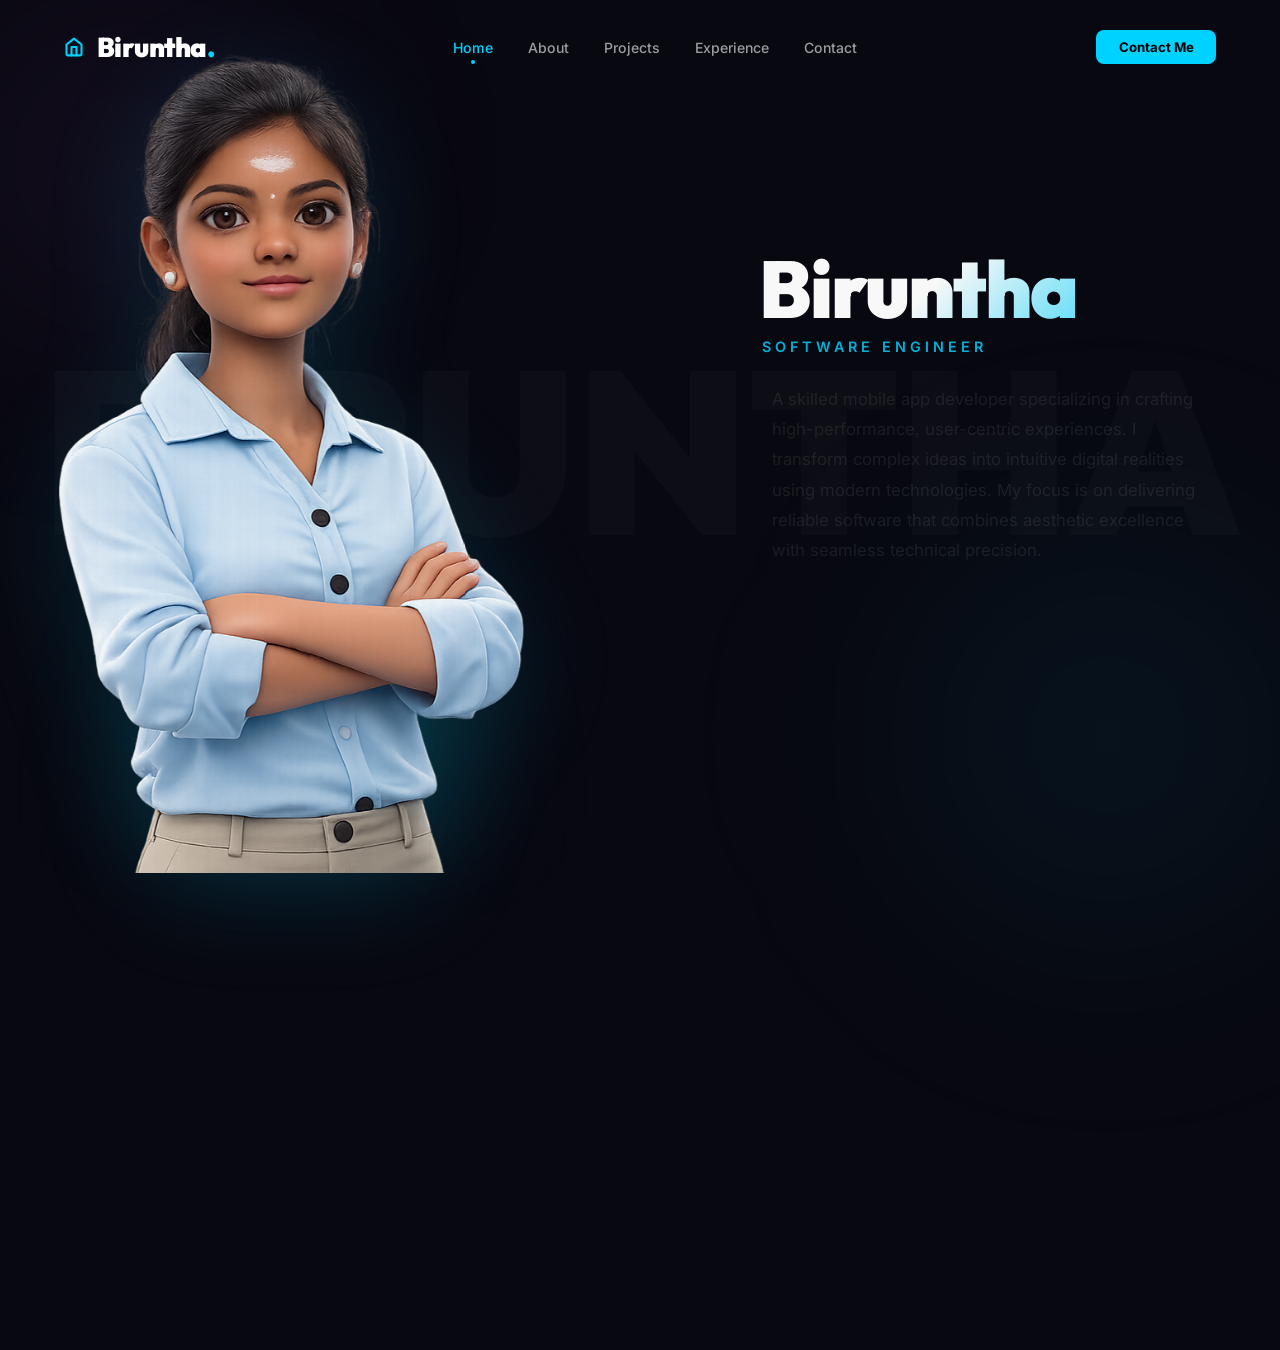
==== commit 3c35451d: "experience page" ====
--- a/index.html
+++ b/index.html
@@ -19,12 +19,20 @@
     <!-- Header -->
     <header class="main-header" id="main-header">
         <div class="header-container">
-            <div class="logo">Biruntha<span class="logo-dot">.</span></div>
+            <a href="index.html" class="logo">
+                <svg xmlns="http://www.w3.org/2000/svg" width="20" height="20" viewBox="0 0 24 24" fill="none"
+                    stroke="var(--cyan)" stroke-width="2.5" stroke-linecap="round" stroke-linejoin="round"
+                    style="margin-right: 8px;">
+                    <path d="m3 9 9-7 9 7v11a2 2 0 0 1-2 2H5a2 2 0 0 1-2-2z" />
+                    <polyline points="9 22 9 12 15 12 15 22" />
+                </svg>
+                Biruntha<span class="logo-dot">.</span>
+            </a>
             <nav class="nav-links">
                 <a href="index.html" class="nav-link active">Home</a>
                 <a href="about.html" class="nav-link">About</a>
                 <a href="projects.html" class="nav-link">Projects</a>
-                <a href="#" class="nav-link coming-soon" data-label="Coming Soon">Experience</a>
+                <a href="experience.html" class="nav-link">Experience</a>
                 <a href="contact.html" class="nav-link">Contact</a>
             </nav>
             <div class="header-right">
@@ -80,29 +88,41 @@
         </div>
     </section>
 
-    <!-- Services Section (Make Home Scrollable) -->
-    <section class="services-section">
-        <div class="services-container">
-            <h2 class="services-title">What I Do</h2>
-            <div class="services-grid">
-                <div class="service-card">
-                    <div class="service-icon">📱</div>
-                    <h3>Mobile Development</h3>
-                    <p>Building high-performance, native-quality apps for iOS and Android using Flutter and React
-                        Native.</p>
-                </div>
-                <div class="service-card">
-                    <div class="service-icon">🎨</div>
-                    <h3>UI/UX Design</h3>
-                    <p>Crafting intuitive and visually stunning interfaces that prioritize user experience and brand
-                        identity.</p>
-                </div>
-                <div class="service-card">
-                    <div class="service-icon">⚙️</div>
-                    <h3>System Architecture</h3>
-                    <p>Designing robust and scalable back-end structures with seamless Firebase and API integrations.
-                    </p>
-                </div>
+    <!-- Home Navigation Grid -->
+    <section class="home-nav-section">
+        <div class="home-nav-container">
+            <div class="home-nav-grid">
+                <!-- About Card -->
+                <a href="about.html" class="nav-card">
+                    <div class="nav-card-icon">�</div>
+                    <h3>About Me</h3>
+                    <p>Discover my journey, skills, and the mindset I bring to every digital project.</p>
+                    <div class="nav-card-arrow">Learn More →</div>
+                </a>
+
+                <!-- Projects Card -->
+                <a href="projects.html" class="nav-card">
+                    <div class="nav-card-icon">🚀</div>
+                    <h3>Case Studies</h3>
+                    <p>Explore a collection of mobile applications crafted with passion and precision.</p>
+                    <div class="nav-card-arrow">View Work →</div>
+                </a>
+
+                <!-- Experience Card -->
+                <a href="experience.html" class="nav-card">
+                    <div class="nav-card-icon">💼</div>
+                    <h3>Professional</h3>
+                    <p>My career journey, professional roles, and corporate-level contributions.</p>
+                    <div class="nav-card-arrow">My Career →</div>
+                </a>
+
+                <!-- Contact Card -->
+                <a href="contact.html" class="nav-card">
+                    <div class="nav-card-icon">✨</div>
+                    <h3>Get In Touch</h3>
+                    <p>Let's connect and build something amazing together. Reach out anytime.</p>
+                    <div class="nav-card-arrow">Contact Me →</div>
+                </a>
             </div>
         </div>
     </section>
--- a/style.css
+++ b/style.css
@@ -16,7 +16,7 @@
     --text-dim: rgba(255, 255, 255, 0.3);
     --heading: 'Outfit', sans-serif;
     --body: 'Inter', sans-serif;
-    --header-h: 76px;
+    --header-h: 94px;
     --ease: cubic-bezier(0.25, 0.46, 0.45, 0.94);
 }
 
@@ -1039,15 +1039,30 @@
     .hero-image-wrap {
         order: 1;
         height: auto;
+        justify-content: center;
     }
 
     .hero-image-wrap .character-img {
-        height: 50vh;
-        max-height: 400px;
+        height: 60vh;
+        max-height: 500px;
+        margin-left: 0;
+        filter: drop-shadow(0 0 30px var(--cyan-glow));
     }
 
     .hero-name {
         font-size: 3.2rem;
+        margin-bottom: 0.5rem;
+    }
+
+    .hero-title {
+        margin-bottom: 1.5rem;
+        letter-spacing: 0.2em;
+    }
+
+    .hero-bio {
+        font-size: 1rem;
+        padding: 0 5%;
+        margin-bottom: 2rem;
     }
 }
 
@@ -1257,18 +1272,15 @@
         position: fixed;
         top: 0;
         right: -100%;
-        width: 70%;
-        max-width: 300px;
+        width: 260px;
         height: 100vh;
-        background: rgba(8, 8, 16, 0.98);
-        backdrop-filter: blur(20px);
-        padding: 6rem 2rem 2rem;
+        background: #080810;
+        padding: 5rem 2rem;
         transition: right 0.4s var(--ease);
         z-index: 200;
-        border-left: 1px solid var(--border);
         align-items: flex-start;
         justify-content: flex-start;
-        gap: 1.5rem;
+        gap: 1.2rem;
     }
 
     .nav-links.open {
@@ -1348,8 +1360,107 @@
 }
 
 /* ──────────────────────────────────────────────────
-   SERVICES SECTION (Home Scrollable)
+   HOME NAVIGATION SECTION
    ────────────────────────────────────────────────── */
+.home-nav-section {
+    position: relative;
+    padding: 6rem 0;
+    z-index: 10;
+}
+
+.home-nav-container {
+    width: 88%;
+    max-width: 1200px;
+    margin: 0 auto;
+}
+
+.home-nav-grid {
+    display: grid;
+    grid-template-columns: repeat(auto-fit, minmax(220px, 1fr));
+    gap: 1.5rem;
+}
+
+.nav-card {
+    position: relative;
+    background: var(--surface);
+    border: 1px solid var(--border);
+    backdrop-filter: blur(10px);
+    border-radius: 20px;
+    padding: 2.2rem 1.8rem;
+    text-decoration: none;
+    transition: all 0.3s var(--ease);
+    display: flex;
+    flex-direction: column;
+    gap: 0.8rem;
+    overflow: hidden;
+}
+
+.nav-card::before {
+    content: '';
+    position: absolute;
+    inset: 0;
+    background: linear-gradient(135deg, var(--cyan-glow), transparent 60%);
+    opacity: 0;
+    transition: opacity 0.3s;
+}
+
+.nav-card:hover {
+    border-color: var(--cyan);
+    background: rgba(255, 255, 255, 0.06);
+}
+
+.nav-card:hover::before {
+    opacity: 1;
+}
+
+.nav-card-icon {
+    font-size: 1.8rem;
+}
+
+.nav-card h3 {
+    font-family: var(--heading);
+    font-size: 1.3rem;
+    font-weight: 800;
+    color: var(--text);
+}
+
+.nav-card p {
+    font-size: 0.85rem;
+    line-height: 1.6;
+    color: var(--text-soft);
+}
+
+.nav-card-arrow {
+    margin-top: auto;
+    color: var(--cyan);
+    font-size: 1.1rem;
+    font-weight: 700;
+    transition: transform 0.3s;
+}
+
+.nav-card:hover .nav-card-arrow {
+    transform: translateX(5px);
+}
+
+@media screen and (max-width: 768px) {
+    .home-nav-section {
+        padding: 4rem 0;
+    }
+
+    .home-nav-grid {
+        grid-template-columns: 1fr;
+        gap: 1.2rem;
+    }
+
+    .nav-card {
+        padding: 1.8rem 1.5rem;
+    }
+
+    .nav-card h3 {
+        font-size: 1.2rem;
+    }
+}
+
 .services-section {
     padding: 8rem 0;
     position: relative;
@@ -1636,4 +1747,251 @@
     .contact-info-item {
         padding: 1rem;
     }
+}
+
+/* ──────────────────────────────────────────────────
+   EXPERIENCE PAGE
+   ────────────────────────────────────────────────── */
+.experience-page {
+    position: relative;
+    width: 100%;
+    min-height: 100vh;
+    padding: calc(var(--header-h) + 2rem) 0 6rem;
+    overflow: hidden;
+}
+
+.experience-container {
+    position: relative;
+    width: 88%;
+    max-width: 1300px;
+    margin: 0 auto;
+    z-index: 10;
+}
+
+.experience-hero-grid {
+    display: grid;
+    grid-template-columns: 0.8fr 1.2fr;
+    gap: 4rem;
+    align-items: center;
+    margin-bottom: 6rem;
+}
+
+.experience-hero-image {
+    position: relative;
+    display: flex;
+    justify-content: flex-start;
+}
+
+.experience-hero-image .character-img {
+    height: 75vh;
+    max-height: 650px;
+    object-fit: contain;
+    filter: drop-shadow(0 0 20px var(--cyan-glow));
+    z-index: 2;
+}
+
+.experience-header {
+    text-align: left;
+}
+
+.experience-eyebrow {
+    font-size: 0.75rem;
+    font-weight: 700;
+    letter-spacing: 0.2em;
+    text-transform: uppercase;
+    color: var(--cyan);
+    margin-bottom: 1rem;
+    display: inline-block;
+}
+
+.experience-title {
+    font-family: var(--heading);
+    font-size: 3.8rem;
+    font-weight: 900;
+    line-height: 1.05;
+    letter-spacing: -1.5px;
+    margin-bottom: 1.2rem;
+    background: linear-gradient(135deg, #fff 50%, var(--cyan) 100%);
+    -webkit-background-clip: text;
+    background-clip: text;
+    -webkit-text-fill-color: transparent;
+}
+
+.experience-subtitle {
+    color: var(--text-soft);
+    font-size: 1.05rem;
+    line-height: 1.8;
+    max-width: 600px;
+}
+
+/* Timeline */
+.timeline {
+    position: relative;
+    max-width: 900px;
+    margin: 0 auto;
+    padding-left: 2rem;
+}
+
+.timeline::before {
+    content: '';
+    position: absolute;
+    left: 0;
+    top: 0;
+    width: 1px;
+    height: 100%;
+    background: linear-gradient(to bottom, var(--cyan), transparent);
+    opacity: 0.3;
+}
+
+.timeline-item {
+    position: relative;
+    margin-bottom: 4rem;
+}
+
+.timeline-item:last-child {
+    margin-bottom: 0;
+}
+
+.timeline-dot {
+    position: absolute;
+    left: -2rem;
+    top: 8px;
+    width: 10px;
+    height: 10px;
+    background: var(--cyan);
+    border-radius: 50%;
+    transform: translateX(-50%);
+    box-shadow: 0 0 10px var(--cyan);
+}
+
+.timeline-content {
+    background: var(--surface);
+    border: 1px solid var(--border);
+    backdrop-filter: blur(10px);
+    border-radius: 20px;
+    padding: 2.5rem;
+    transition: transform 0.3s var(--ease), border-color 0.3s;
+}
+
+.timeline-content:hover {
+    border-color: var(--cyan-dim);
+}
+
+.exp-header {
+    display: flex;
+    justify-content: space-between;
+    align-items: flex-start;
+    gap: 2rem;
+    margin-bottom: 1.5rem;
+    flex-wrap: wrap;
+}
+
+.exp-role {
+    font-family: var(--heading);
+    font-size: 1.8rem;
+    font-weight: 800;
+    color: var(--text);
+    margin-bottom: 0.4rem;
+}
+
+.exp-company {
+    font-size: 1.1rem;
+    font-weight: 700;
+    color: var(--cyan);
+}
+
+.exp-meta {
+    text-align: right;
+    display: flex;
+    flex-direction: column;
+    gap: 0.4rem;
+}
+
+.exp-date {
+    font-size: 0.9rem;
+    font-weight: 700;
+    color: var(--text);
+}
+
+.exp-location {
+    font-size: 0.8rem;
+    color: var(--text-dim);
+}
+
+.exp-body p {
+    font-size: 1rem;
+    line-height: 1.7;
+    color: var(--text-soft);
+    margin-bottom: 1rem;
+}
+
+.exp-body p:last-child {
+    margin-bottom: 0;
+}
+
+.exp-list {
+    list-style: none;
+}
+
+.exp-list li {
+    position: relative;
+    padding-left: 1.5rem;
+    margin-bottom: 0.8rem;
+    font-size: 1rem;
+    line-height: 1.6;
+    color: var(--text-soft);
+}
+
+.exp-list li::before {
+    content: '→';
+    position: absolute;
+    left: 0;
+    color: var(--cyan);
+}
+
+/* Experience Responsive */
+@media screen and (max-width: 1024px) {
+    .experience-hero-grid {
+        grid-template-columns: 1fr;
+        text-align: center;
+        gap: 2.5rem;
+        margin-bottom: 4rem;
+    }
+
+    .experience-hero-image {
+        justify-content: center;
+    }
+
+    .experience-hero-image .character-img {
+        height: 40vh;
+        max-height: 320px;
+    }
+
+    .experience-header {
+        padding: 0;
+    }
+
+    .experience-title {
+        font-size: 2.8rem;
+    }
+
+    .experience-subtitle {
+        margin: 0 auto;
+    }
+
+    .timeline {
+        padding-left: 1.5rem;
+    }
+
+    .timeline-content {
+        padding: 2rem;
+    }
+
+    .exp-role {
+        font-size: 1.5rem;
+    }
+
+    .exp-meta {
+        text-align: left;
+    }
 }
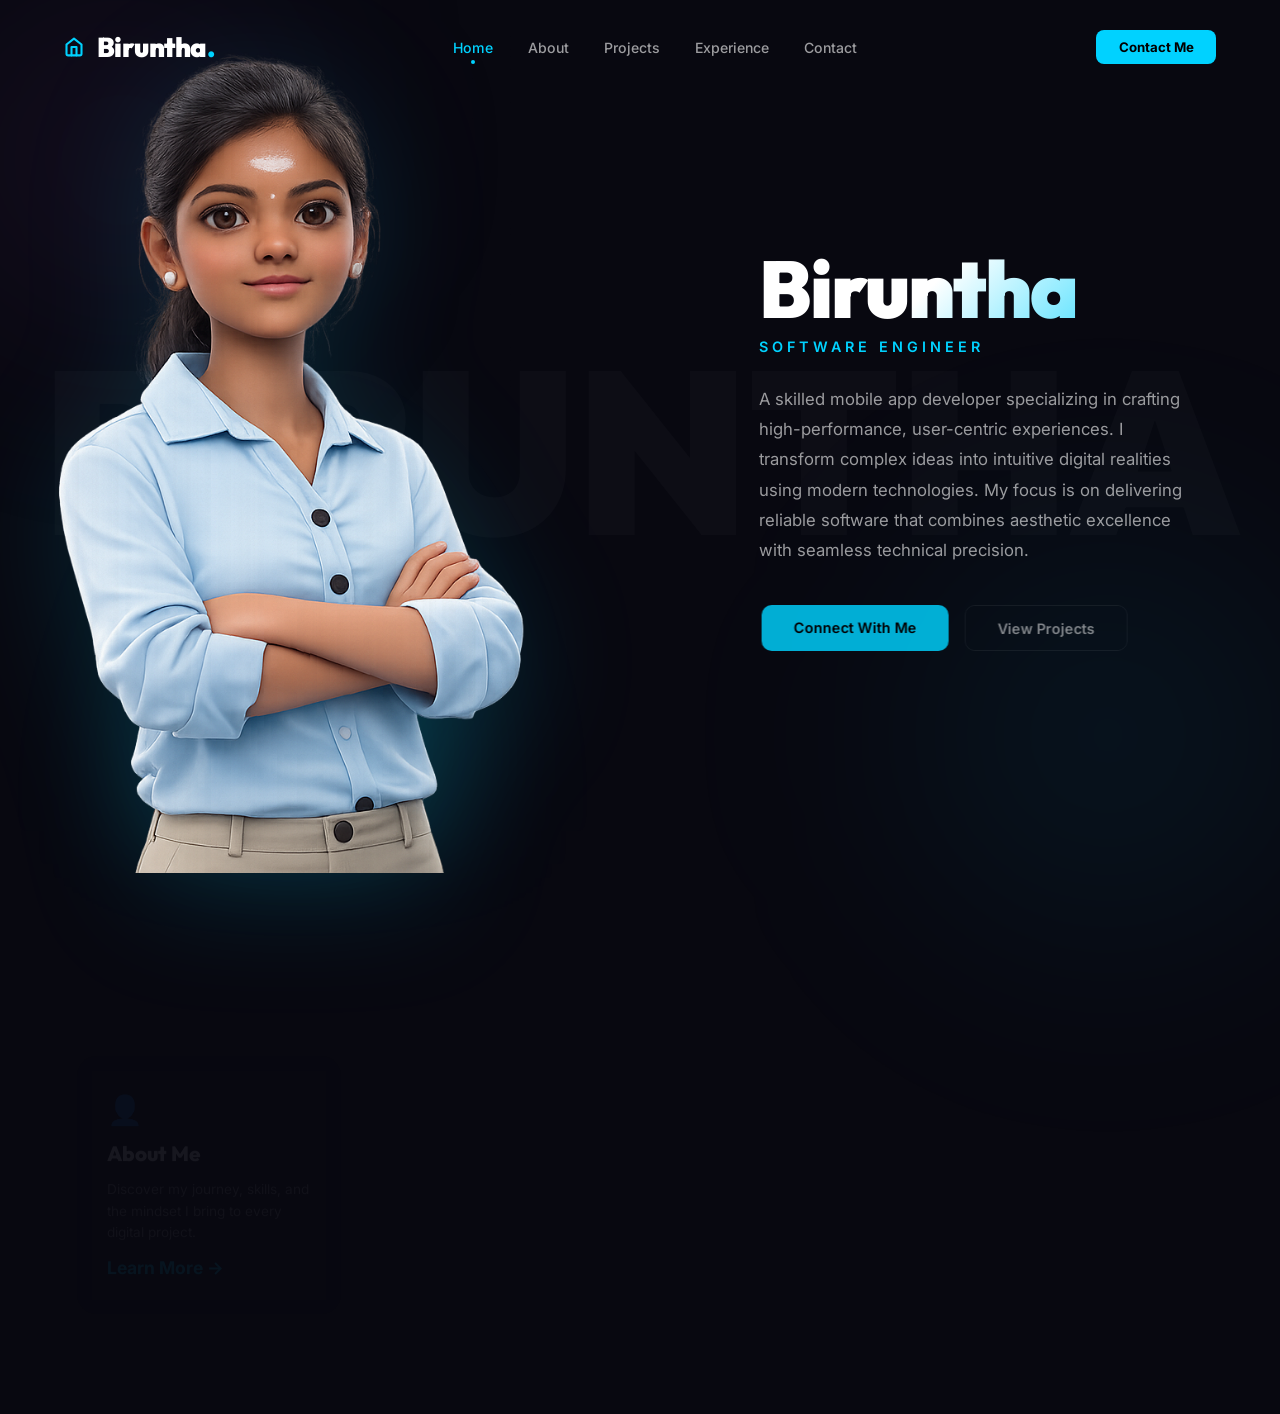
==== commit f9ad13f8: "host" ====
--- a/index.html
+++ b/index.html
@@ -88,13 +88,13 @@
         </div>
     </section>
 
-    <!-- Home Navigation Grid -->
-    <section class="home-nav-section">
-        <div class="home-nav-container">
-            <div class="home-nav-grid">
+    <!-- Global Navigation Grid -->
+    <section class="global-nav-section">
+        <div class="global-nav-container">
+            <div class="global-nav-grid">
                 <!-- About Card -->
                 <a href="about.html" class="nav-card">
-                    <div class="nav-card-icon">�</div>
+                    <div class="nav-card-icon">👤</div>
                     <h3>About Me</h3>
                     <p>Discover my journey, skills, and the mindset I bring to every digital project.</p>
                     <div class="nav-card-arrow">Learn More →</div>
--- a/style.css
+++ b/style.css
@@ -1360,21 +1360,21 @@
 }
 
 /* ──────────────────────────────────────────────────
-   HOME NAVIGATION SECTION
+   GLOBAL NAVIGATION SECTION
    ────────────────────────────────────────────────── */
-.home-nav-section {
-    position: relative;
-    padding: 6rem 0;
+.global-nav-section {
+    position: relative;
+    padding: 8rem 0;
     z-index: 10;
 }
 
-.home-nav-container {
+.global-nav-container {
     width: 88%;
     max-width: 1200px;
     margin: 0 auto;
 }
 
-.home-nav-grid {
+.global-nav-grid {
     display: grid;
     grid-template-columns: repeat(auto-fit, minmax(220px, 1fr));
     gap: 1.5rem;
@@ -1443,21 +1443,13 @@
 }
 
 @media screen and (max-width: 768px) {
-    .home-nav-section {
+    .global-nav-section {
         padding: 4rem 0;
     }
 
-    .home-nav-grid {
+    .global-nav-grid {
         grid-template-columns: 1fr;
         gap: 1.2rem;
-    }
-
-    .nav-card {
-        padding: 1.8rem 1.5rem;
-    }
-
-    .nav-card h3 {
-        font-size: 1.2rem;
     }
 }
 
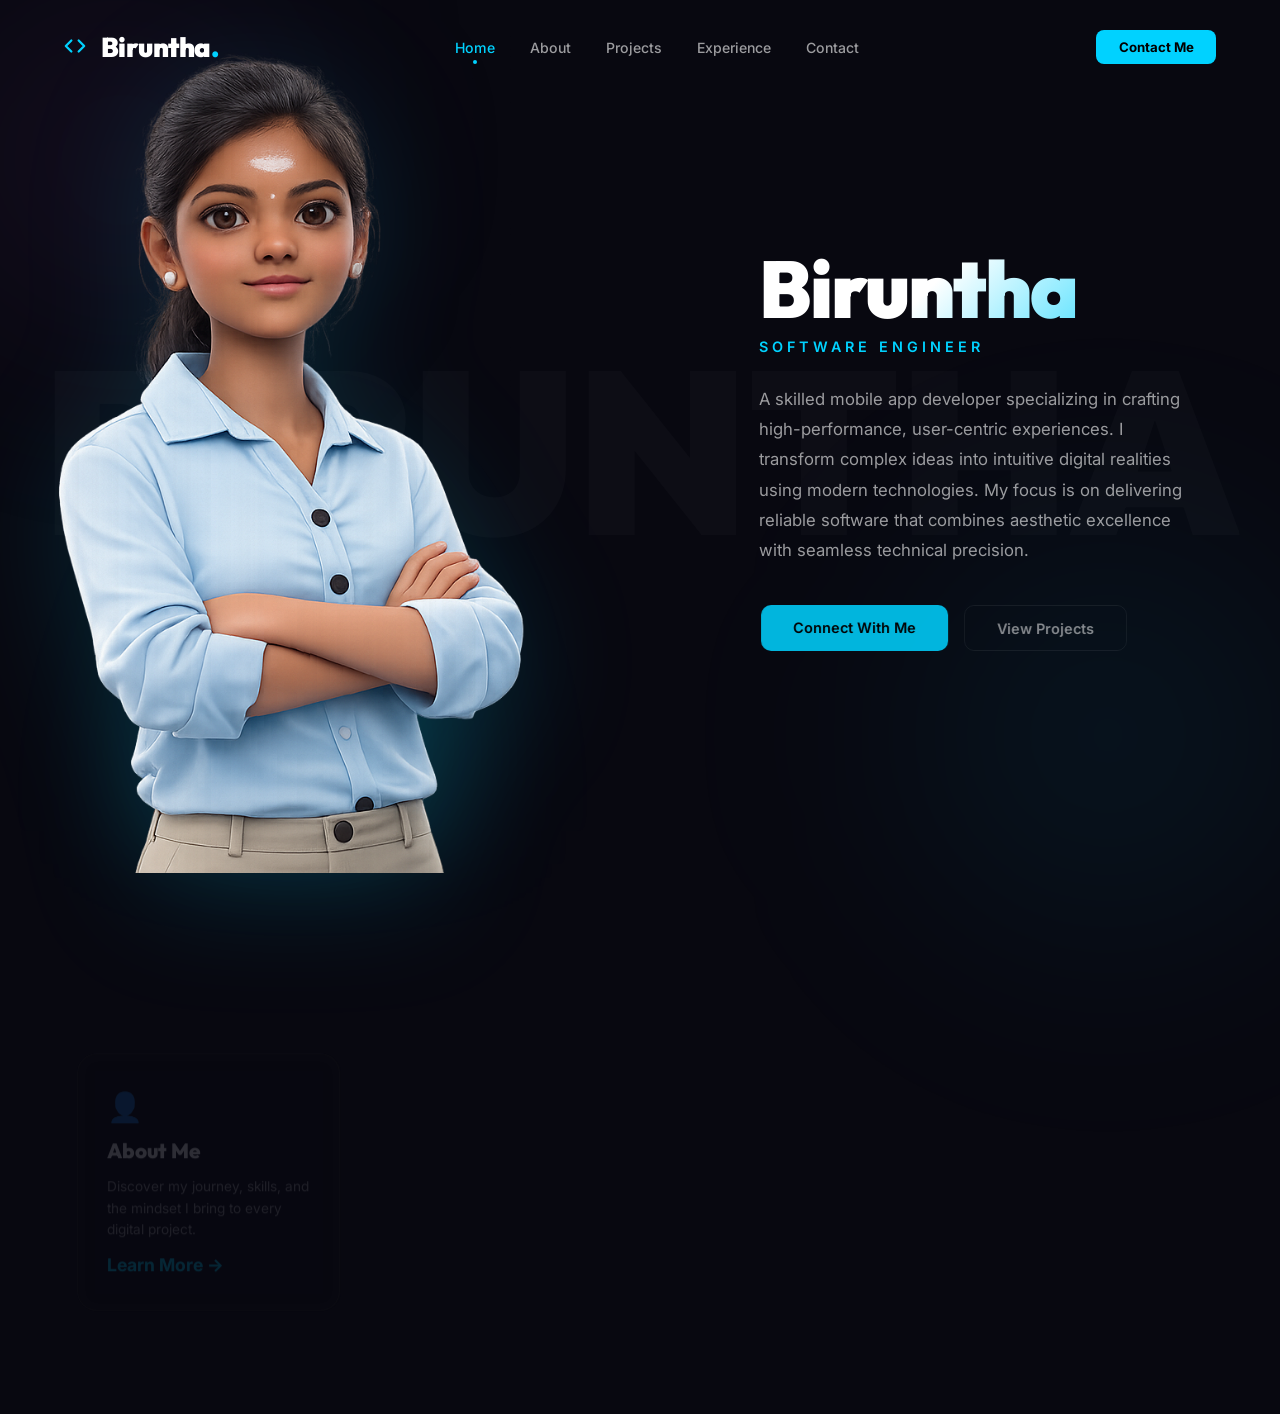
==== commit d126c95c: "the final check" ====
--- a/index.html
+++ b/index.html
@@ -3,7 +3,7 @@
 
 <head>
     <meta charset="UTF-8">
-    <meta name="viewport" content="width=device-width, initial-scale=1.0, maximum-scale=1.0, user-scalable=no">
+    <meta name="viewport" content="width=device-width, initial-scale=1.0">
     <title>Biruntha | Software Engineer</title>
     <link rel="preconnect" href="https://fonts.googleapis.com">
     <link rel="preconnect" href="https://fonts.gstatic.com" crossorigin>
@@ -20,11 +20,11 @@
     <header class="main-header" id="main-header">
         <div class="header-container">
             <a href="index.html" class="logo">
-                <svg xmlns="http://www.w3.org/2000/svg" width="20" height="20" viewBox="0 0 24 24" fill="none"
+                <svg xmlns="http://www.w3.org/2000/svg" width="22" height="22" viewBox="0 0 24 24" fill="none"
                     stroke="var(--cyan)" stroke-width="2.5" stroke-linecap="round" stroke-linejoin="round"
-                    style="margin-right: 8px;">
-                    <path d="m3 9 9-7 9 7v11a2 2 0 0 1-2 2H5a2 2 0 0 1-2-2z" />
-                    <polyline points="9 22 9 12 15 12 15 22" />
+                    style="margin-right: 10px;">
+                    <polyline points="16 18 22 12 16 6" />
+                    <polyline points="8 6 2 12 8 18" />
                 </svg>
                 Biruntha<span class="logo-dot">.</span>
             </a>
@@ -70,7 +70,7 @@
             </div>
 
             <!-- Right: Text Content -->
-            <div class="hero-content" style="padding-left: 3rem; padding-right: 0;">
+            <div class="hero-content">
                 <h1 class="hero-name">Biruntha</h1>
                 <p class="hero-title">Software Engineer</p>
                 <p class="hero-bio">
--- a/style.css
+++ b/style.css
@@ -31,17 +31,23 @@
     box-sizing: border-box;
 }
 
-
-
+img {
+    max-width: 100%;
+    height: auto;
+    display: block;
+}
+
+
+
+html,
 body {
     background: var(--bg);
     color: var(--text);
     font-family: var(--body);
     overflow-x: hidden;
+    width: 100%;
     min-height: 100vh;
-    /* Prevent unwanted zooming and "scroll to zoom" on trackpads/mobile */
     touch-action: manipulation;
-    overscroll-behavior-y: none;
 }
 
 /* ──────────────────────────────────────────────────
@@ -260,6 +266,9 @@
     z-index: 1;
     user-select: none;
     letter-spacing: -2px;
+    max-width: 100vw;
+    overflow: hidden;
+    pointer-events: none;
 }
 
 /* Image glow */
@@ -318,7 +327,7 @@
 }
 
 .hero-content {
-    padding-right: 2rem;
+    padding-left: 3rem;
 }
 
 .hero-name {
@@ -445,7 +454,6 @@
     align-items: center;
     justify-content: center;
     padding: calc(var(--header-h) + 1.5rem) 0 4rem;
-    overflow: hidden;
 }
 
 .about-container {
@@ -685,6 +693,10 @@
 }
 
 /* About content */
+.about-info-col {
+    padding-right: 2rem;
+}
+
 .about-content {
     padding-right: 1rem;
 }
@@ -852,7 +864,6 @@
     width: 100%;
     min-height: 100vh;
     padding: calc(var(--header-h) + 2rem) 0 6rem;
-    overflow: hidden;
 }
 
 .projects-container {
@@ -1017,6 +1028,8 @@
     }
 
     .hero-container {
+        width: 100%;
+        padding: 0 5%;
         grid-template-columns: 1fr;
         text-align: center;
         align-content: flex-start;
@@ -1024,7 +1037,7 @@
     }
 
     .hero-content {
-        padding-right: 0;
+        padding: 0 !important;
         order: 2;
     }
 
@@ -1061,8 +1074,13 @@
 
     .hero-bio {
         font-size: 1rem;
-        padding: 0 5%;
-        margin-bottom: 2rem;
+        padding: 0 4%;
+        margin: 0 auto 2rem;
+    }
+
+    .bg-text {
+        font-size: 12vw;
+        opacity: 0.1;
     }
 }
 
@@ -1070,6 +1088,11 @@
 @media (max-width:1024px) {
     .about-page {
         padding: calc(var(--header-h) + 1rem) 0 3rem;
+    }
+
+    .about-container {
+        width: 100%;
+        padding: 0 5%;
     }
 
     .about-top-grid {
@@ -1081,6 +1104,10 @@
 
     .about-info-col {
         padding: 0 !important;
+    }
+
+    .about-image-col {
+        align-items: center;
     }
 
     .about-meta-row {
@@ -1098,6 +1125,7 @@
 
     .tech-chips {
         justify-content: center !important;
+        padding: 0 1rem;
     }
 
     .about-text {
@@ -1111,14 +1139,19 @@
     }
 
     .about-img {
-        height: 50vh !important;
-        max-height: 420px !important;
+        height: auto !important;
+        width: 100% !important;
+        max-width: 380px !important;
+        aspect-ratio: 1/1;
+        object-fit: contain;
         margin: 0 auto;
     }
 
     .about-tag {
         right: 0;
         bottom: 5%;
+        left: auto;
+        top: auto;
     }
 
     .about-cards {
@@ -1706,7 +1739,8 @@
         grid-template-columns: 1fr;
         gap: 2rem;
         text-align: center;
-        width: 92%;
+        width: 100%;
+        padding: 0 5%;
     }
 
     .contact-image-wrap {
@@ -1749,7 +1783,6 @@
     width: 100%;
     min-height: 100vh;
     padding: calc(var(--header-h) + 2rem) 0 6rem;
-    overflow: hidden;
 }
 
 .experience-container {
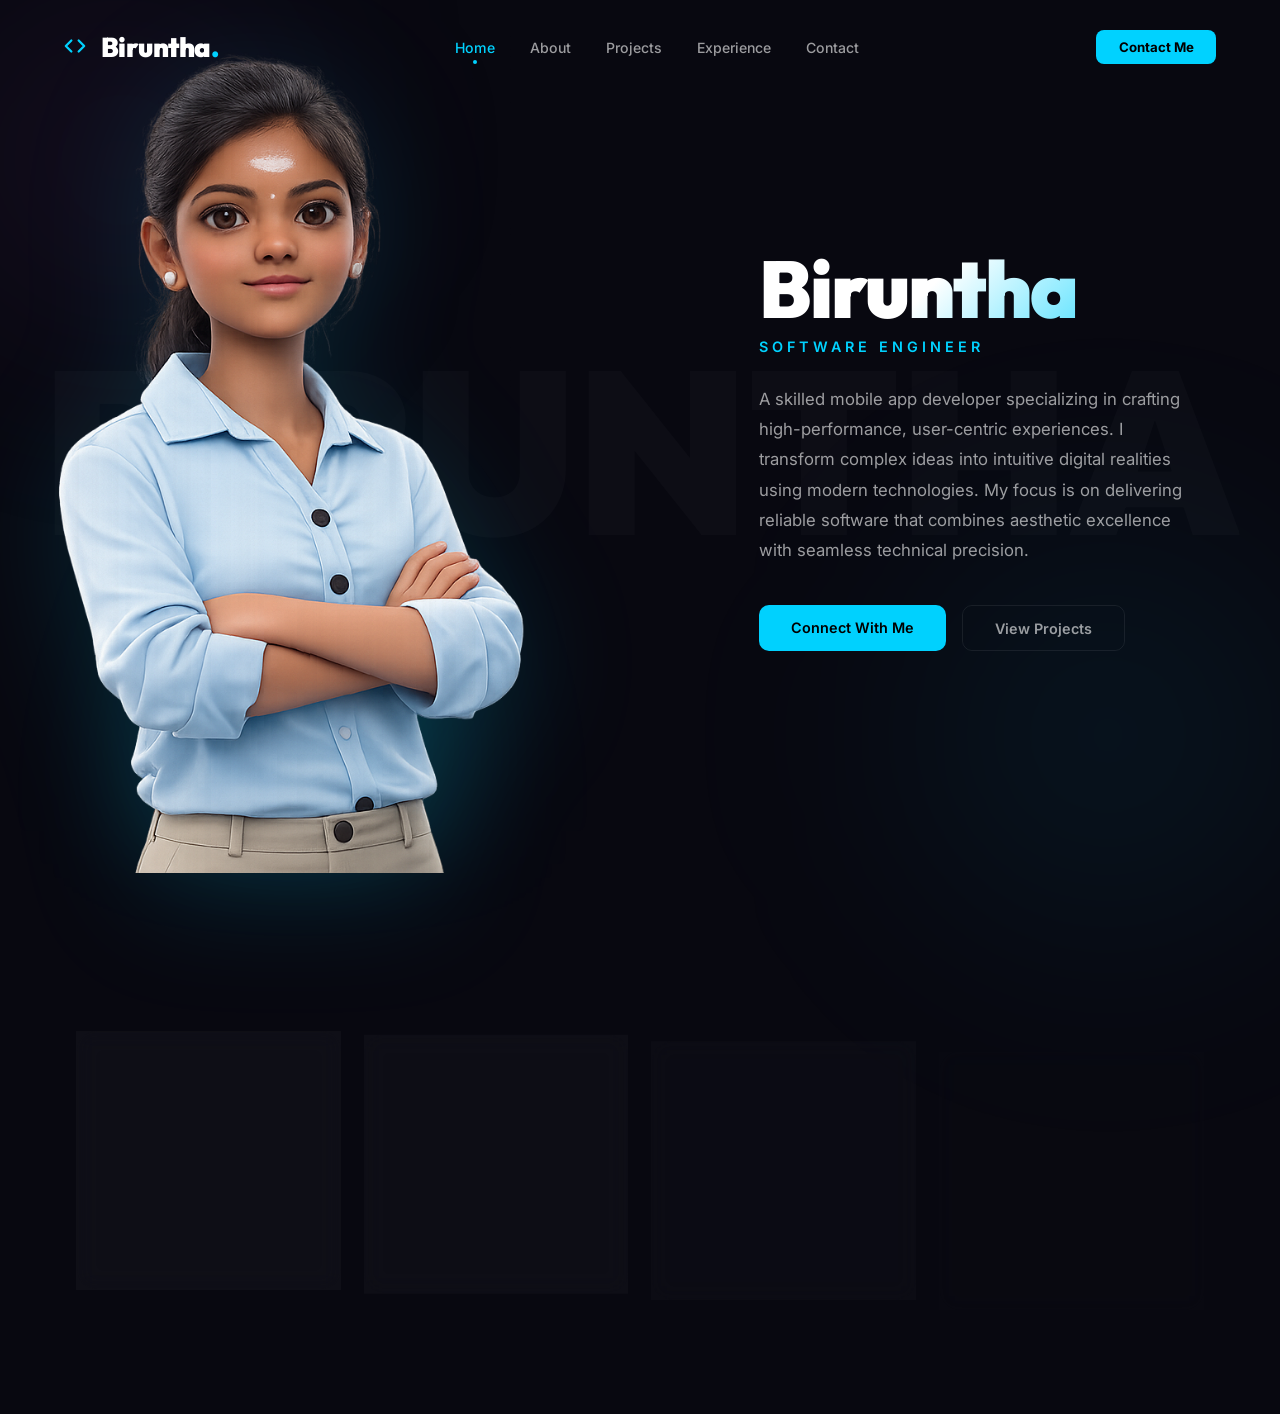
==== commit 9334e93b: "Enhance mobile view, SEO meta tags, and Google verification" ====
--- a/index.html
+++ b/index.html
@@ -4,7 +4,31 @@
 <head>
     <meta charset="UTF-8">
     <meta name="viewport" content="width=device-width, initial-scale=1.0">
-    <title>Biruntha | Software Engineer</title>
+    <title>Biruntha | Software Engineer & Mobile App Developer</title>
+    <meta name="description"
+        content="Portfolio of Biruntha, a professional Software Engineer specializing in high-performance mobile application development with Flutter, Dart, and modern frontend technologies.">
+    <meta name="keywords"
+        content="Biruntha, Software Engineer, Mobile App Developer, Flutter Developer, Dart, Portfolio, India, Frontend Developer">
+    <meta name="author" content="Biruntha">
+    <link rel="canonical" href="https://biruntha-web.web.app/">
+
+    <!-- Open Graph / Facebook -->
+    <meta property="og:type" content="website">
+    <meta property="og:url" content="https://biruntha-web.web.app/">
+    <meta property="og:title" content="Biruntha | Software Engineer & Mobile App Developer">
+    <meta property="og:description"
+        content="Explore the portfolio of Biruntha, featuring professional mobile applications and innovative software solutions.">
+    <meta property="og:image" content="https://biruntha-web.web.app/assets/og-image.png">
+
+    <!-- Twitter -->
+    <meta property="twitter:card" content="summary_large_image">
+    <meta property="twitter:url" content="https://biruntha-web.web.app/">
+    <meta property="twitter:title" content="Biruntha | Software Engineer & Mobile App Developer">
+    <meta property="twitter:description"
+        content="Explore the portfolio of Biruntha, featuring professional mobile applications and innovative software solutions.">
+    <meta property="twitter:image" content="https://biruntha-web.web.app/assets/og-image.png">
+
+    <meta name="robots" content="index, follow">
     <link rel="preconnect" href="https://fonts.googleapis.com">
     <link rel="preconnect" href="https://fonts.gstatic.com" crossorigin>
     <link
